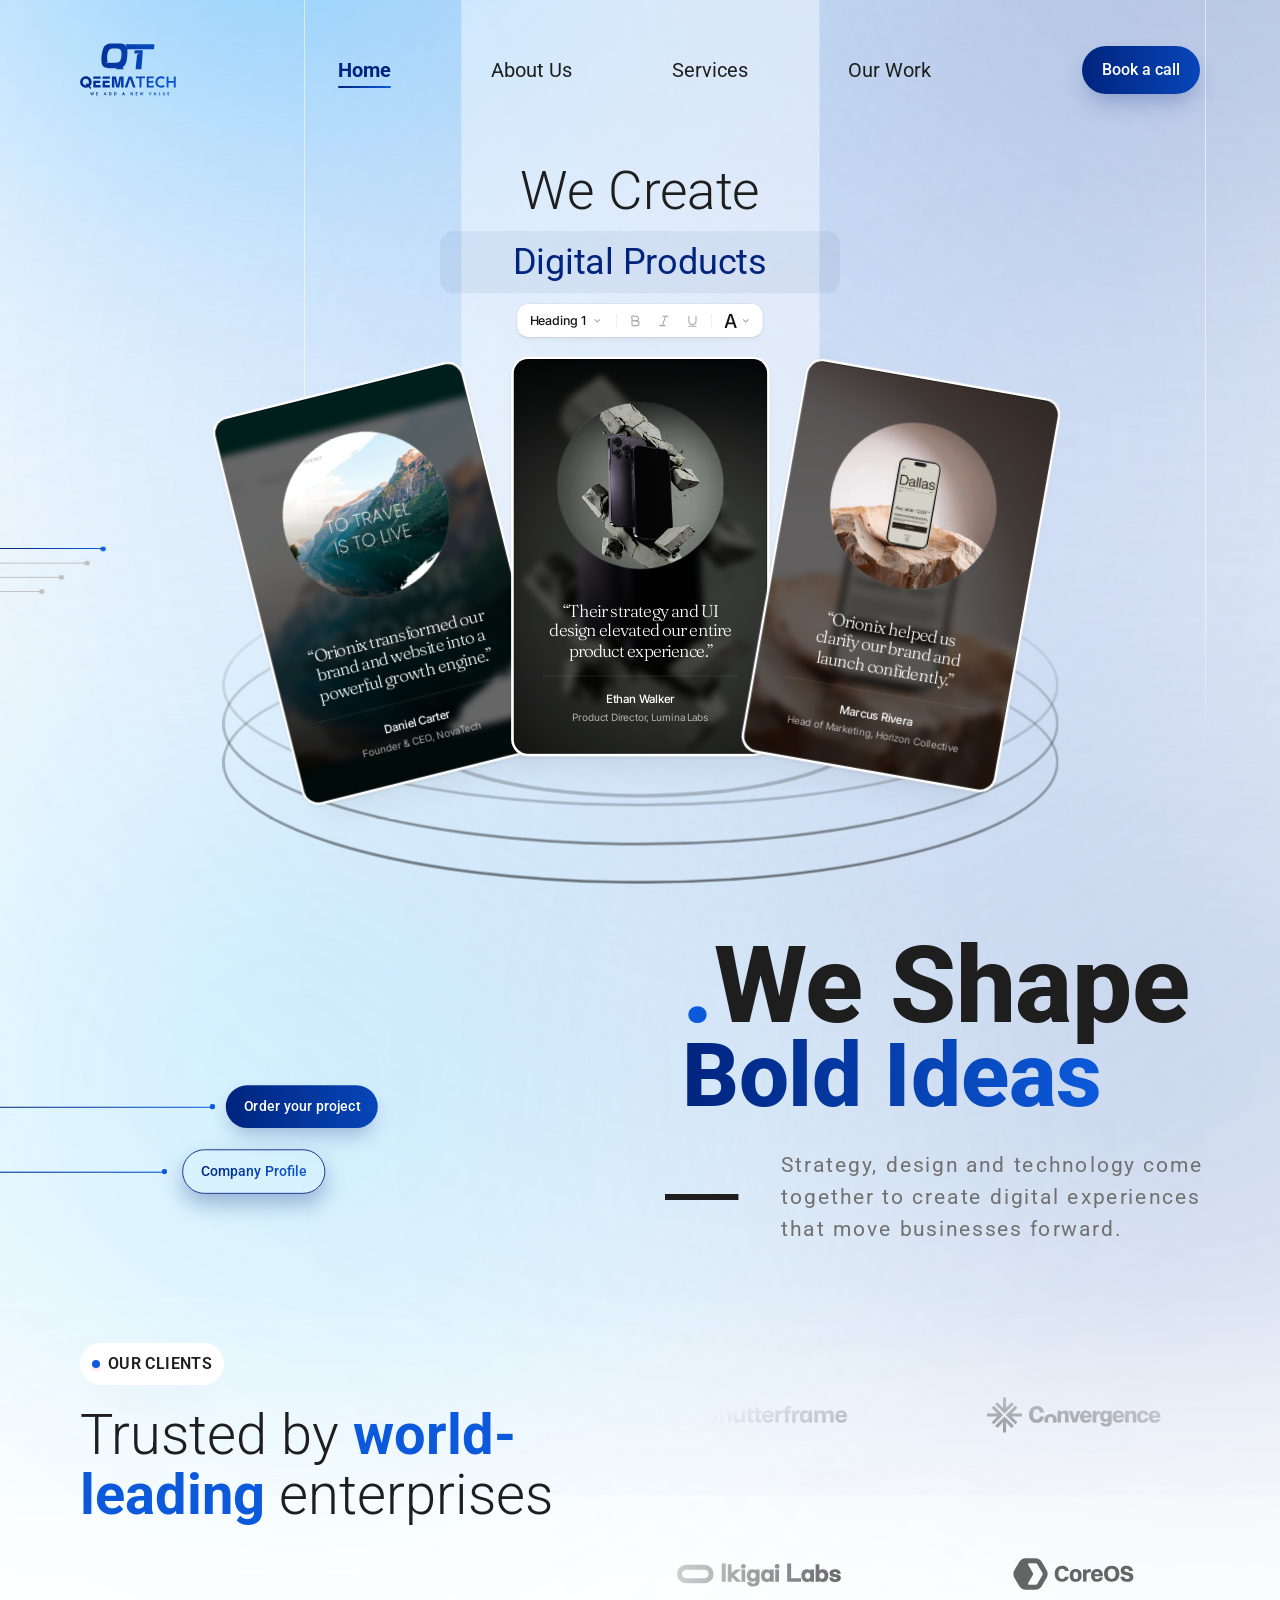
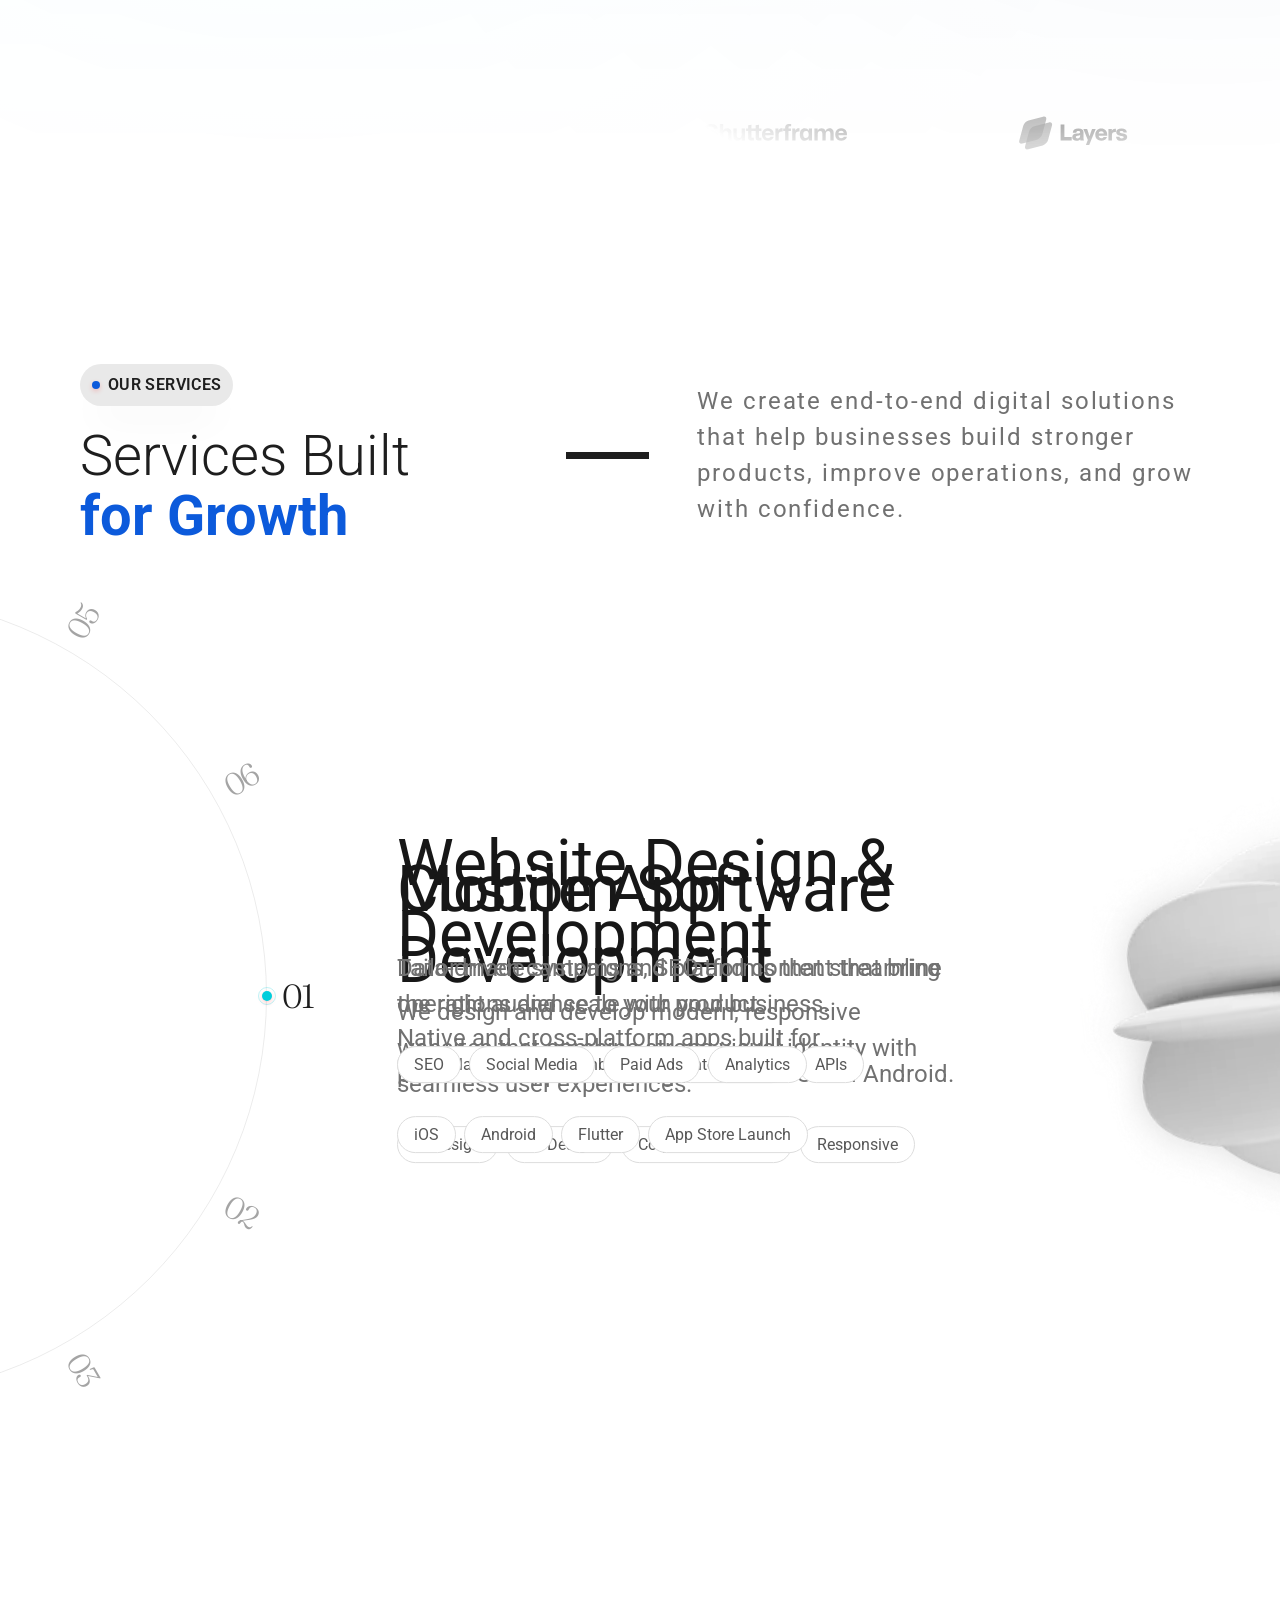
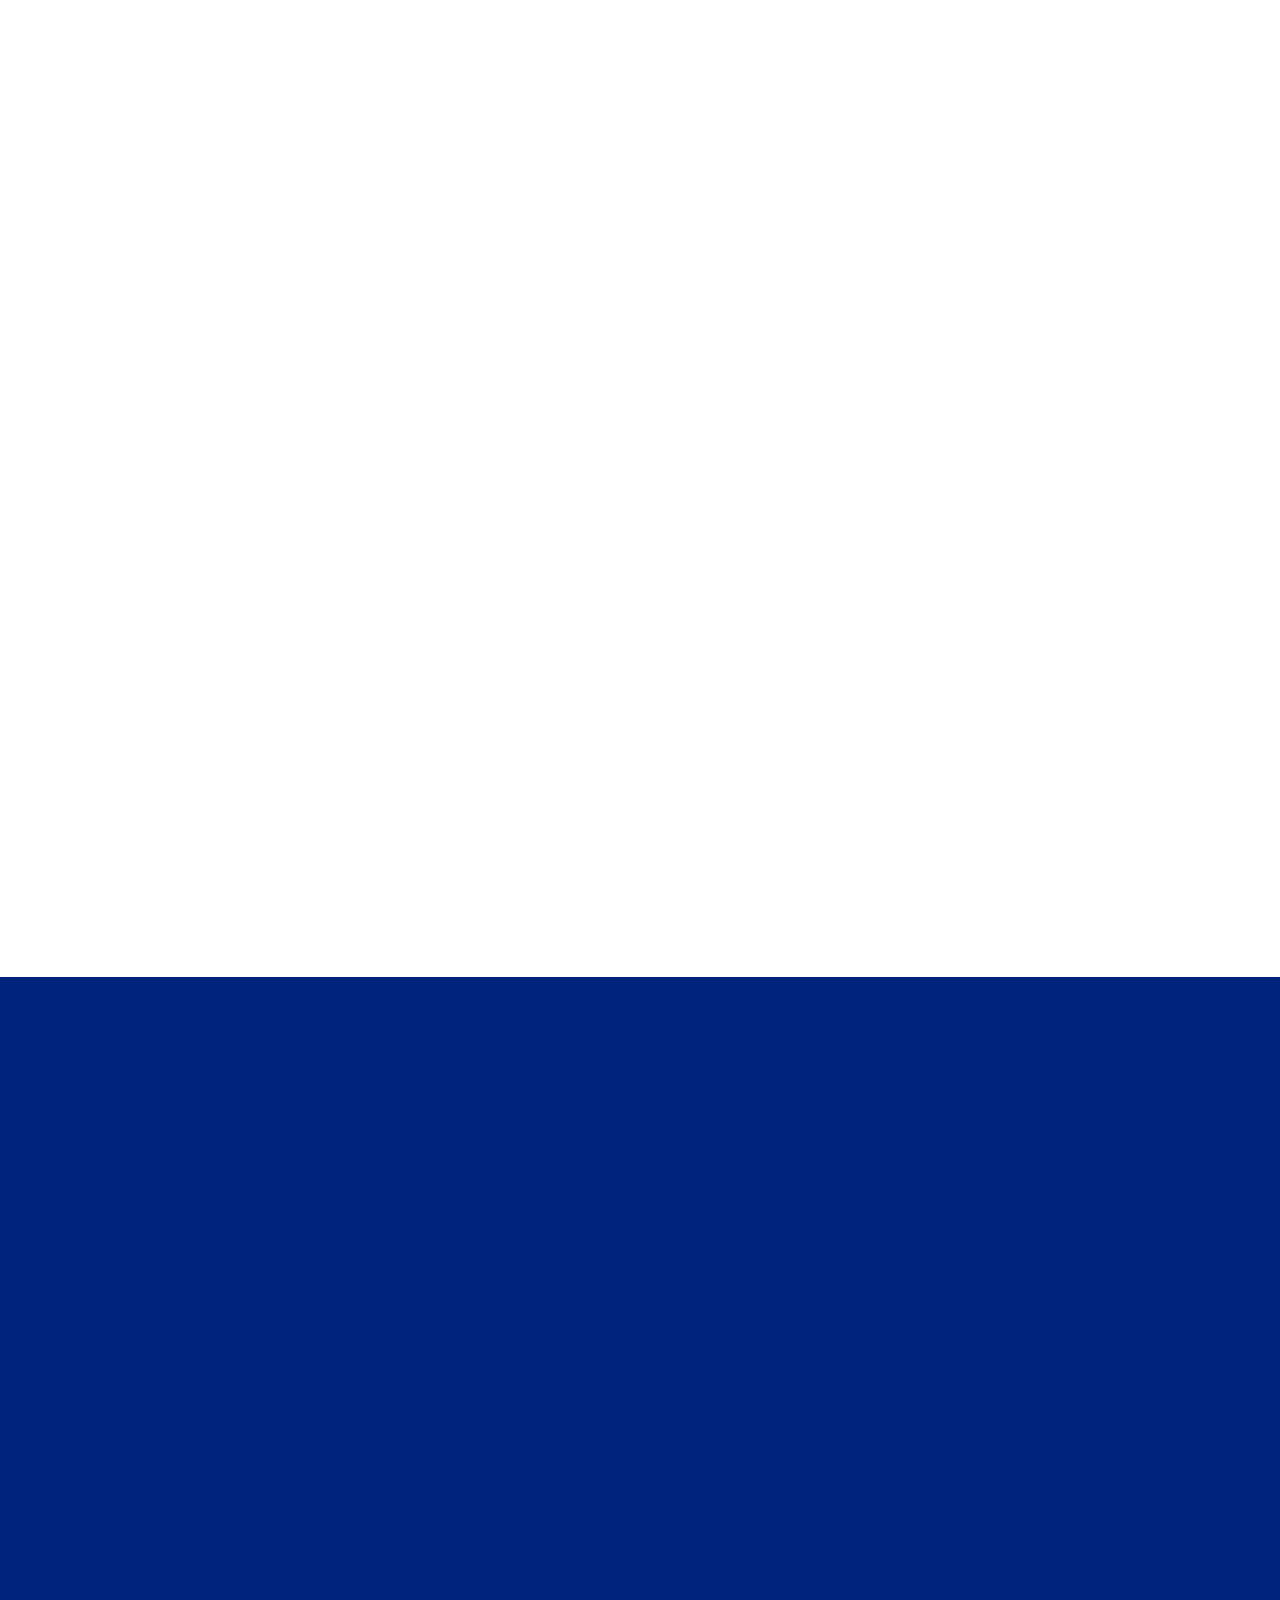
==== site/index.html @ af359d68 "Add main functionality for project archive and details pages - Implement main.js for shared page beh" ====
<!doctype html>
<html lang="en">
<head>
  <meta charset="utf-8">
  <meta name="viewport" content="width=device-width, initial-scale=1">
  <title>Qeematech | We Create Digital Products</title>
  <meta name="description" content="Qeematech builds digital products, platforms and experiences that help businesses move forward.">
  <script>document.documentElement.classList.add('js');</script>
  <link rel="preconnect" href="https://fonts.googleapis.com">
  <link rel="preconnect" href="https://fonts.gstatic.com" crossorigin>
  <link rel="stylesheet" href="https://fonts.googleapis.com/css2?family=Fraunces:opsz,wght,SOFT,WONK@9..144,300,0,1&family=Inter:wght@400;500&family=Roboto:wght@300;400;500;600;700;800&display=swap">
  <link rel="stylesheet" href="css/tokens.css">
  <link rel="stylesheet" href="css/base.css">
  <link rel="stylesheet" href="css/components.css">
  <link rel="stylesheet" href="css/glow.css">
  <link rel="stylesheet" href="css/home.css">
</head>
<body class="page-home" data-page="home">

  <!-- =============== Header =============== -->
  <div data-include="header"></div>

  <main>
    <div class="zone">
      <!-- =============== Hero =============== -->
      <section class="hero" id="hero" aria-label="Introduction">
        <div class="hero__stage" id="heroStage">

          <!-- ambient glows -->
          <div class="hero__glows" aria-hidden="true">
            <div class="glow-field glow-field--full"></div>
            <div class="glow-drift"></div>
            <div class="hero__band"></div>
            <span class="hero__vline hero__vline--l"></span>
            <span class="hero__vline hero__vline--r"></span>
          </div>

          <!-- left ticks -->
          <div class="hero__ticks" aria-hidden="true">
            <span class="tick tick--blue" style="top:617px;--x:116px"></span>
            <span class="tick" style="top:633px;--x:98px"></span>
            <span class="tick" style="top:649px;--x:69px"></span>
            <span class="tick" style="top:665px;--x:47px"></span>
          </div>

          <!-- title -->
          <h1 class="hero__title" id="heroTitle" data-size="h1">
            <span class="hero__title-line"><span class="rise" style="--d:.1s">We Create</span></span>
            <span class="hero__title-box rise" style="--d:.28s"><span>Digital Products</span></span>
          </h1>

          <!-- text formatting toolbar (Figma "Function Bar"): changes the hero title size, style and colour -->
          <div class="ftool" id="ftool" role="toolbar" aria-label="Hero title formatting" aria-controls="heroTitle">
            <div class="ftool__wrap">
              <button type="button" class="ftool__btn ftool__btn--heading" id="ftoolHeading" aria-haspopup="listbox" aria-expanded="false" aria-controls="ftoolSizes">
                <span id="ftoolHeadingLabel">Heading 1</span>
                <svg class="ftool__chev" width="16" height="16" viewBox="0 0 16 16" fill="none" aria-hidden="true"><path d="M5.333 6.667 7.529 8.862a.6.6 0 0 0 .942 0l2.196-2.195" stroke="currentColor" stroke-width="1.17" stroke-linecap="round" stroke-linejoin="round"/></svg>
              </button>
              <ul class="ftool__menu" id="ftoolSizes" role="listbox" aria-label="Text size" hidden>
                <li role="option" tabindex="-1" data-size="h1" aria-selected="true">Heading 1</li>
                <li role="option" tabindex="-1" data-size="h2" aria-selected="false">Heading 2</li>
                <li role="option" tabindex="-1" data-size="h3" aria-selected="false">Heading 3</li>
                <li role="option" tabindex="-1" data-size="p" aria-selected="false">Paragraph</li>
              </ul>
            </div>
            <span class="ftool__div" aria-hidden="true"></span>
            <button type="button" class="ftool__icon" data-style="bold" aria-pressed="false" aria-label="Bold">
              <svg width="16" height="16" viewBox="0 0 16 16" fill="none" aria-hidden="true"><path d="M4 6c0 1.104.895 2 2 2h2.666a2.667 2.667 0 0 0 0-5.334H6A1.333 1.333 0 0 0 4 4.666V6Z" stroke="currentColor" stroke-width="1.17" stroke-linecap="square" stroke-linejoin="round"/><path d="M8.666 8h.667a2.667 2.667 0 0 1 0 5.334H6A1.333 1.333 0 0 1 4 12V8" stroke="currentColor" stroke-width="1.17" stroke-linecap="square" stroke-linejoin="round"/></svg>
            </button>
            <button type="button" class="ftool__icon" data-style="italic" aria-pressed="false" aria-label="Italic">
              <svg width="16" height="16" viewBox="0 0 16 16" fill="none" aria-hidden="true"><path d="M6.666 2.666h6M9.667 2.667 6.334 13.333M3.334 13.333h6" stroke="currentColor" stroke-width="1.17" stroke-linecap="round" stroke-linejoin="round"/></svg>
            </button>
            <button type="button" class="ftool__icon" data-style="underline" aria-pressed="false" aria-label="Underline">
              <svg width="16" height="16" viewBox="0 0 16 16" fill="none" aria-hidden="true"><path d="M4 14h8M4 2.667V8a4 4 0 0 0 8 0V2.667" stroke="currentColor" stroke-width="1.17" stroke-linecap="round"/></svg>
            </button>
            <span class="ftool__div" aria-hidden="true"></span>
            <div class="ftool__wrap">
              <button type="button" class="ftool__btn ftool__btn--color" id="ftoolColor" aria-haspopup="true" aria-expanded="false" aria-controls="ftoolSwatches" aria-label="Text colour">
                <svg class="ftool__a" width="14" height="16" viewBox="0 0 14 16" aria-hidden="true"><path d="M0 16 5.517 0H8.4L14 16h-2.551L8.441 7.087a35 35 0 0 1-.777-2.545A52 52 0 0 1 6.689 1.02h.498a65 65 0 0 1-.965 3.544A56 56 0 0 1 5.486 7.087L2.551 16H0Zm2.997-4.209V9.75h8.006v2.041H2.997Z" fill="currentColor"/><rect class="ftool__a-bar" x="0" y="14.5" width="14" height="1.5" rx=".75"/></svg>
                <svg class="ftool__chev" width="16" height="16" viewBox="0 0 16 16" fill="none" aria-hidden="true"><path d="M5.333 6.667 7.529 8.862a.6.6 0 0 0 .942 0l2.196-2.195" stroke="currentColor" stroke-width="1.17" stroke-linecap="round" stroke-linejoin="round"/></svg>
              </button>
              <div class="ftool__swatches" id="ftoolSwatches" role="group" aria-label="Text colour" hidden>
                <button type="button" style="--c:#1e1e1e" data-color="default" aria-label="Default" class="is-active"></button>
                <button type="button" style="--c:#00247e" data-color="navy" aria-label="Navy"></button>
                <button type="button" style="--c:#0c5adb" data-color="blue" aria-label="Blue"></button>
                <button type="button" style="--c:#00cedc" data-color="cyan" aria-label="Cyan"></button>
                <button type="button" style="--c:linear-gradient(90deg,#00247e,#0c5adb)" data-color="gradient" aria-label="Brand gradient"></button>
              </div>
            </div>
          </div>

          <!-- rings -->
          <img decoding="async" class="hero__rings" src="assets/svg/hero-rings.svg" alt="" aria-hidden="true">

          <!-- testimonial card fan -->
          <div class="fan" id="heroFan">
            <article class="tcard tcard--1" style="--dx:-289.68px;--dy:30.29px;--r:-14deg;--k:1;--i:0">
              <div class="tcard__float">
                <div class="tcard__wrap">
                  <div class="tcard__bg"><img decoding="async" src="assets/img/card-1.webp" alt=""></div>
                  <div class="tcard__photo"><img fetchpriority="high" decoding="async" class="tcard__photo-img--crop" src="assets/img/card-1.webp" alt="Mountain lake travel poster"></div>
                  <div class="tcard__body">
                    <blockquote>“Orionix transformed our brand and website into a powerful growth engine.”</blockquote>
                    <hr>
                    <p class="tcard__name">Daniel Carter</p>
                    <p class="tcard__role">Founder &amp; CEO, NovaTech</p>
                  </div>
                </div>
              </div>
            </article>
            <article class="tcard tcard--2" style="--dx:0px;--dy:0px;--r:0deg;--k:.5;--i:1">
              <div class="tcard__float">
                <div class="tcard__wrap">
                  <div class="tcard__bg"><img decoding="async" src="assets/img/card-2.webp" alt=""></div>
                  <div class="tcard__photo"><img fetchpriority="high" decoding="async" src="assets/img/card-2.webp" alt="Smartphone on stones"></div>
                  <div class="tcard__body">
                    <blockquote>“Their strategy and UI design elevated our entire product experience.”</blockquote>
                    <hr>
                    <p class="tcard__name">Ethan Walker</p>
                    <p class="tcard__role">Product Director, Lumina Labs</p>
                  </div>
                </div>
              </div>
            </article>
            <article class="tcard tcard--3" style="--dx:293.12px;--dy:21.37px;--r:10deg;--k:-1;--i:2">
              <div class="tcard__float">
                <div class="tcard__wrap">
                  <div class="tcard__bg"><img decoding="async" src="assets/img/card-3.webp" alt=""></div>
                  <div class="tcard__photo"><img fetchpriority="high" decoding="async" src="assets/img/card-3.webp" alt="Phone on rock"></div>
                  <div class="tcard__body">
                    <blockquote>“Orionix helped us clarify our brand and launch confidently.”</blockquote>
                    <hr>
                    <p class="tcard__name">Marcus Rivera</p>
                    <p class="tcard__role">Head of Marketing, Horizon Collective</p>
                  </div>
                </div>
              </div>
            </article>
          </div>

          <!-- statement -->
          <div class="hero__statement" data-reveal>
            <p class="hero__big hero__big--1"><span class="hero__dot">.</span>We Shape</p>
            <p class="hero__big hero__big--2">Bold Ideas</p>
            <div class="lead-row hero__lead">
              <p class="lead">Strategy, design and technology come together to create digital experiences that move businesses forward.</p>
            </div>
          </div>

          <!-- CTA rows -->
          <div class="hero__cta hero__cta--1" data-reveal="right"><span class="cta-line"></span><a class="btn" href="book-a-call.html">Order your project</a></div>
          <div class="hero__cta hero__cta--2" data-reveal="right" style="--d:.15s"><span class="cta-line"></span><a class="btn btn--outline" href="#"><span>Company Profile</span></a></div>
        </div>
      </section>

      <!-- =============== Clients =============== -->
      <section class="clients" id="clients" aria-labelledby="clientsTitle">
        <div class="clients__inner">
          <div class="clients__head" data-reveal="left">
            <span class="pill">Our Clients</span>
            <h2 class="title" id="clientsTitle">Trusted by <strong>world-<br>leading</strong> enterprises</h2>
          </div>
          <div class="clients__logos" aria-label="Client logos" data-reveal="zoom">
            <div class="marquee marquee--l" style="--speed:38s">
              <ul class="marquee__track">
                <li><img decoding="async" src="assets/svg/logo-shutterframe-1.svg" alt="" style="width:179px"></li>
                <li><img decoding="async" src="assets/svg/logo-convergence.svg" alt="" style="width:174px"></li>
                <li><img decoding="async" src="assets/svg/logo-w.svg" alt="" style="width:137px"></li>
              </ul>
            </div>
            <div class="marquee marquee--r" style="--speed:44s">
              <ul class="marquee__track">
                <li><img decoding="async" src="assets/svg/logo-ikigai.svg" alt="" style="width:164px"></li>
                <li><img decoding="async" src="assets/svg/logo-coreos.svg" alt="" style="width:121px"></li>
                <li><img decoding="async" src="assets/svg/logo-shutterframe-2.svg" alt="" style="width:167px"></li>
              </ul>
            </div>
            <div class="marquee marquee--l" style="--speed:50s">
              <ul class="marquee__track">
                <li><img decoding="async" src="assets/svg/logo-shutterframe-1.svg" alt="" style="width:179px"></li>
                <li><img decoding="async" src="assets/svg/logo-layers-a.svg" alt="" style="width:109px"></li>
                <li><img decoding="async" src="assets/svg/logo-layers-b.svg" alt="" style="width:170px"></li>
              </ul>
            </div>
          </div>
        </div>
      </section>
    </div>

    <!-- =============== Services =============== -->
    <section class="services" id="services" aria-labelledby="servicesTitle">
      <div class="services__head">
        <div class="services__head-left" data-reveal="left">
          <span class="pill pill--grey">Our services</span>
          <h2 class="title" id="servicesTitle">Services Built <strong>for Growth</strong></h2>
        </div>
        <div class="lead-row services__lead" data-reveal="right">
          <p class="lead">We create end-to-end digital solutions that help businesses build stronger products, improve operations, and grow with confidence.</p>
        </div>
      </div>

      <!-- Track = scroll runway. The panel stays pinned while you scroll through the 6 services, then releases. -->
      <div class="services__track" id="servicesTrack">
      <div class="services__panel" id="servicesPanel" data-active="0">
        <div class="wheel">
          <div class="wheel__ring" aria-hidden="true"></div>
          <ol class="wheel__list" id="wheelList">
            <li class="wheel__item" data-i="0"><button type="button"><span class="wheel__dot"></span><span class="wheel__num">01</span></button></li>
            <li class="wheel__item" data-i="1"><button type="button"><span class="wheel__dot"></span><span class="wheel__num">02</span></button></li>
            <li class="wheel__item" data-i="2"><button type="button"><span class="wheel__dot"></span><span class="wheel__num">03</span></button></li>
            <li class="wheel__item" data-i="3"><button type="button"><span class="wheel__dot"></span><span class="wheel__num">04</span></button></li>
            <li class="wheel__item" data-i="4"><button type="button"><span class="wheel__dot"></span><span class="wheel__num">05</span></button></li>
            <li class="wheel__item" data-i="5"><button type="button"><span class="wheel__dot"></span><span class="wheel__num">06</span></button></li>
          </ol>
        </div>

        <!-- slide copy: 01 is from the Figma design; 02-06 are placeholder copy to edit -->
        <div class="services__slides" aria-live="polite">
          <article class="sslide is-active" data-i="0">
            <h3>Website Design &amp; Development</h3>
            <p>We design and develop modern, responsive websites that combine strong visual identity with seamless user experiences.</p>
            <div class="sslide__tags"><span class="tag">UI Design</span><span class="tag">UX Design</span><span class="tag">Corporate Websites</span><span class="tag">Responsive</span></div>
          </article>
          <article class="sslide" data-i="1">
            <h3>Mobile App Development</h3>
            <p>Native and cross-platform apps built for performance, polish and growth on iOS and Android.</p>
            <div class="sslide__tags"><span class="tag">iOS</span><span class="tag">Android</span><span class="tag">Flutter</span><span class="tag">App Store Launch</span></div>
          </article>
          <article class="sslide" data-i="2">
            <h3>E-Commerce Solutions</h3>
            <p>Fast, conversion-focused online stores with secure payments, smart catalogs and smooth checkout.</p>
            <div class="sslide__tags"><span class="tag">Online Stores</span><span class="tag">Payments</span><span class="tag">Catalog</span><span class="tag">Conversion</span></div>
          </article>
          <article class="sslide" data-i="3">
            <h3>Custom Software</h3>
            <p>Tailor-made systems and platforms that streamline operations and scale with your business.</p>
            <div class="sslide__tags"><span class="tag">Web Platforms</span><span class="tag">Dashboards</span><span class="tag">Integrations</span><span class="tag">APIs</span></div>
          </article>
          <article class="sslide" data-i="4">
            <h3>Branding &amp; Identity</h3>
            <p>Memorable brand systems, from logo and tone of voice to guidelines that keep every touchpoint consistent.</p>
            <div class="sslide__tags"><span class="tag">Logo</span><span class="tag">Brand Guidelines</span><span class="tag">Messaging</span><span class="tag">Collateral</span></div>
          </article>
          <article class="sslide" data-i="5">
            <h3>Digital Marketing</h3>
            <p>Data-driven campaigns, SEO and content that bring the right audience to your product.</p>
            <div class="sslide__tags"><span class="tag">SEO</span><span class="tag">Social Media</span><span class="tag">Paid Ads</span><span class="tag">Analytics</span></div>
          </article>
        </div>

        <div class="services__art" aria-hidden="true">
          <img decoding="async" id="servicesArt" src="assets/img/service-illustration.webp" alt="">
        </div>
      </div>
      </div>
    </section>

    <!-- =============== Our Work =============== -->
    <section class="work" id="work" aria-labelledby="workTitle">
      <div class="work__head">
        <span class="pill pill--soft" data-reveal>Our Work</span>
        <h2 class="title" id="workTitle" data-reveal style="--d:.08s">Projects That Turn Ideas Into <strong>Impact</strong></h2>
        <p class="lead work__lead" data-reveal style="--d:.16s">A selection of digital products, platforms, and experiences we’ve built for ambitious businesses across different industries.</p>
        <div class="work__tags" id="workTags" role="group" aria-label="Filter projects" data-reveal style="--d:.24s">
          <button type="button" class="tag" data-filter="mobile">Mobile Applications</button>
          <button type="button" class="tag" data-filter="corporate">Corporate Websites</button>
          <button type="button" class="tag" data-filter="ecommerce">E-Commerce</button>
          <button type="button" class="tag" data-filter="travel">Travel Websites</button>
          <button type="button" class="tag" data-filter="education">Educational Websites</button>
          <button type="button" class="tag" data-filter="custom">Custom Software</button>
        </div>
      </div>

      <div class="work__grid" id="workGrid">
        <!-- Titles/descriptions are the Figma placeholders. data-cat is demo data for the filter chips. -->
        <article class="pcard" data-cat="corporate travel" data-reveal>
          <a class="pcard__shot" href="#"><img decoding="async" src="assets/img/project-screenshot.webp" alt="" loading="lazy"></a>
          <h3>Rivermark</h3>
          <p>High-Performance Websites And Platforms Built To Deliver Seamless Digital Experiences.</p>
          <a class="pcard__link" href="#"><span>View Nominees</span><img decoding="async" src="assets/svg/arrow-right.svg" alt=""></a>
        </article>
        <article class="pcard" data-cat="mobile custom" data-reveal style="--d:.1s">
          <a class="pcard__shot" href="#"><img decoding="async" src="assets/img/project-screenshot1.webp" alt="" loading="lazy"></a>
          <h3>Rivermark</h3>
          <p>High-Performance Websites And Platforms Built To Deliver Seamless Digital Experiences.</p>
          <a class="pcard__link" href="#"><span>View Nominees</span><img decoding="async" src="assets/svg/arrow-right.svg" alt=""></a>
        </article>
        <article class="pcard" data-cat="ecommerce corporate" data-reveal style="--d:.2s">
          <a class="pcard__shot" href="#"><img decoding="async" src="assets/img/project-screenshot2.webp" alt="" loading="lazy"></a>
          <h3>Rivermark</h3>
          <p>High-Performance Websites And Platforms Built To Deliver Seamless Digital Experiences.</p>
          <a class="pcard__link" href="#"><span>View Nominees</span><img decoding="async" src="assets/svg/arrow-right.svg" alt=""></a>
        </article>
        <article class="pcard" data-cat="education travel" data-reveal>
          <a class="pcard__shot" href="#"><img decoding="async" src="assets/img/project-screenshot.webp" alt="" loading="lazy"></a>
          <h3>Rivermark</h3>
          <p>High-Performance Websites And Platforms Built To Deliver Seamless Digital Experiences.</p>
          <a class="pcard__link" href="#"><span>View Nominees</span><img decoding="async" src="assets/svg/arrow-right.svg" alt=""></a>
        </article>
        <article class="pcard" data-cat="custom education" data-reveal style="--d:.1s">
          <a class="pcard__shot" href="#"><img decoding="async" src="assets/img/project-screenshot1.webp" alt="" loading="lazy"></a>
          <h3>Rivermark</h3>
          <p>High-Performance Websites And Platforms Built To Deliver Seamless Digital Experiences.</p>
          <a class="pcard__link" href="#"><span>View Nominees</span><img decoding="async" src="assets/svg/arrow-right.svg" alt=""></a>
        </article>
        <article class="pcard" data-cat="mobile ecommerce" data-reveal style="--d:.2s">
          <a class="pcard__shot" href="#"><img decoding="async" src="assets/img/project-screenshot2.webp" alt="" loading="lazy"></a>
          <h3>Rivermark</h3>
          <p>High-Performance Websites And Platforms Built To Deliver Seamless Digital Experiences.</p>
          <a class="pcard__link" href="#"><span>View Nominees</span><img decoding="async" src="assets/svg/arrow-right.svg" alt=""></a>
        </article>
      </div>
      <a class="btn work__more" href="our-work.html" data-reveal>See More</a>
    </section>

    <!-- =============== Testimonials =============== -->
    <section class="testi" id="testimonials" aria-labelledby="testiTitle">
      <div class="testi__bg" aria-hidden="true">
        <img decoding="async" class="testi__blob" src="assets/svg/testimonial-blob.svg" alt="">
        <img decoding="async" class="testi__comma" src="assets/svg/comma.svg" alt="">
      </div>
      <div class="testi__inner">
        <div class="testi__head" data-reveal>
          <span class="pill pill--grey">Testimonios</span>
          <h2 class="title" id="testiTitle">We give your project a <strong>stronger foundation</strong> for success</h2>
        </div>

        <div class="testi__stage" id="testiStage" data-active="0">
          <!-- Slide 1 is from the Figma design; slides 2-4 are placeholder content. -->
          <article class="tslide is-active" data-i="0">
            <div class="tslide__photo"><img decoding="async" src="assets/img/testimonial-heba.webp" alt="Heba Yasser" loading="lazy"><span class="tslide__play" aria-hidden="true"><img decoding="async" src="assets/svg/play.svg" alt=""></span></div>
            <div class="tslide__text">
              <div class="tslide__card">
                <div><h3>Heba Yasser</h3><p class="tslide__project">Project name</p></div>
                <p class="tslide__quote">one of the best detecated and proffisional team i've worked with, in last hallwoen campaign they deliver to us B.Tech the campaign in short notice with great quality and no delays I really appreciate the commitment to deadlines, high quality and their followup is just amazing<br>highly recommended</p>
              </div>
              <div class="tslide__stars" role="img" aria-label="5 star rating"><img decoding="async" src="assets/svg/icon.svg" alt=""><img decoding="async" src="assets/svg/icon.svg" alt=""><img decoding="async" src="assets/svg/icon.svg" alt=""><img decoding="async" src="assets/svg/icon.svg" alt=""></div>
            </div>
          </article>
          <article class="tslide" data-i="1" data-placeholder>
            <div class="tslide__photo"><img decoding="async" src="assets/img/testimonial-heba.webp" alt="" loading="lazy"><span class="tslide__play" aria-hidden="true"><img decoding="async" src="assets/svg/play.svg" alt=""></span></div>
            <div class="tslide__text">
              <div class="tslide__card">
                <div><h3>Client Name</h3><p class="tslide__project">Project name</p></div>
                <p class="tslide__quote">Placeholder testimonial. Replace with a real client quote about the quality, communication and delivery of the project.</p>
              </div>
              <div class="tslide__stars" role="img" aria-label="5 star rating"><img decoding="async" src="assets/svg/icon.svg" alt=""><img decoding="async" src="assets/svg/icon.svg" alt=""><img decoding="async" src="assets/svg/icon.svg" alt=""><img decoding="async" src="assets/svg/icon.svg" alt=""></div>
            </div>
          </article>
          <article class="tslide" data-i="2" data-placeholder>
            <div class="tslide__photo"><img decoding="async" src="assets/img/testimonial-heba.webp" alt="" loading="lazy"><span class="tslide__play" aria-hidden="true"><img decoding="async" src="assets/svg/play.svg" alt=""></span></div>
            <div class="tslide__text">
              <div class="tslide__card">
                <div><h3>Client Name</h3><p class="tslide__project">Project name</p></div>
                <p class="tslide__quote">Placeholder testimonial. Replace with a real client quote about the quality, communication and delivery of the project.</p>
              </div>
              <div class="tslide__stars" role="img" aria-label="5 star rating"><img decoding="async" src="assets/svg/icon.svg" alt=""><img decoding="async" src="assets/svg/icon.svg" alt=""><img decoding="async" src="assets/svg/icon.svg" alt=""><img decoding="async" src="assets/svg/icon.svg" alt=""></div>
            </div>
          </article>
          <article class="tslide" data-i="3" data-placeholder>
            <div class="tslide__photo"><img decoding="async" src="assets/img/testimonial-heba.webp" alt="" loading="lazy"><span class="tslide__play" aria-hidden="true"><img decoding="async" src="assets/svg/play.svg" alt=""></span></div>
            <div class="tslide__text">
              <div class="tslide__card">
                <div><h3>Client Name</h3><p class="tslide__project">Project name</p></div>
                <p class="tslide__quote">Placeholder testimonial. Replace with a real client quote about the quality, communication and delivery of the project.</p>
              </div>
              <div class="tslide__stars" role="img" aria-label="5 star rating"><img decoding="async" src="assets/svg/icon.svg" alt=""><img decoding="async" src="assets/svg/icon.svg" alt=""><img decoding="async" src="assets/svg/icon.svg" alt=""><img decoding="async" src="assets/svg/icon.svg" alt=""></div>
            </div>
          </article>

          <div class="testi__nav">
            <button type="button" class="testi__arrow testi__arrow--up" id="testiPrev" aria-label="Previous testimonial"><svg viewBox="0 0 20 20" width="20" height="20" fill="none" stroke="currentColor" stroke-width="1.5" stroke-linecap="round" stroke-linejoin="round"><path d="m5 12.5 5-5 5 5"/></svg></button>
            <div class="testi__dots" id="testiDots" role="tablist" aria-label="Testimonials">
              <button type="button" role="tab" aria-selected="true" aria-label="Testimonial 1" class="is-active"></button>
              <button type="button" role="tab" aria-selected="false" aria-label="Testimonial 2"></button>
              <button type="button" role="tab" aria-selected="false" aria-label="Testimonial 3"></button>
              <button type="button" role="tab" aria-selected="false" aria-label="Testimonial 4"></button>
            </div>
            <button type="button" class="testi__arrow testi__arrow--down" id="testiNext" aria-label="Next testimonial"><svg viewBox="0 0 20 20" width="20" height="20" fill="none" stroke="currentColor" stroke-width="1.5" stroke-linecap="round" stroke-linejoin="round"><path d="m5 7.5 5 5 5-5"/></svg></button>
          </div>
        </div>
      </div>
    </section>
  </main>

  <!-- =============== Footer =============== -->
  <div data-include="footer"></div>

  <script src="js/components.js"></script>
  <script src="js/main.js"></script>
  <script src="js/home.js"></script>
</body>
</html>
---- site/css/tokens.css ----
/* ==========================================================================
   Qeematech B2B — design tokens (from Figma file sRHXgiKChvkcDweVClfAD2)
   Change values here and every page follows.
   ========================================================================== */
:root {
  /* Color */
  --c-ink: #1e1e1e;
  --c-ink-strong: #171717;
  --c-muted: #717171;
  --c-muted-2: #585858;
  --c-soft: #a4a4a4;
  --c-border: #dddddd;
  --c-surface: #ffffff;
  --c-surface-2: #e9e9e9;
  --c-navy: #00247e;
  --c-blue: #0c5adb;
  --c-cyan: #00cedc;
  --c-sky: #00c2ff;
  --c-star: #ff9a2e;
  --grad-brand: linear-gradient(90deg, var(--c-navy), var(--c-blue));

  /* Typography */
  --f-sans: "Roboto", system-ui, -apple-system, "Segoe UI", sans-serif;
  --f-serif: "Fraunces", Georgia, serif;
  --f-ui: "Inter", var(--f-sans);

  /* Radius & shadow */
  --r-pill: 100px;
  --r-card: 8px;
  --sh-btn: 0 12px 24px -6px rgba(0, 36, 126, 0.3);
  --sh-pill: 0 24px 40px -16px rgba(0, 0, 0, 0.08);
  --sh-card: 0 0 0 1px rgba(0, 0, 0, 0.04), 0 1px 2px rgba(0, 0, 0, 0.06),
    0 4px 6px rgba(0, 0, 0, 0.04), 0 40px 40px -24px rgba(0, 0, 0, 0.06);

  /* Layout */
  --w-container: 1280px;
  --gutter: 80px;

  /* Motion */
  --ease-out: cubic-bezier(0.22, 1, 0.36, 1);
  --ease-in-out: cubic-bezier(0.65, 0, 0.35, 1);
  --t-fast: 0.2s;
  --t-base: 0.5s;
  --t-slow: 0.9s;
}

@media (max-width: 1100px) {
  :root { --gutter: 40px; }
}
@media (max-width: 640px) {
  :root { --gutter: 20px; }
}
---- site/css/base.css ----
/* ==========================================================================
   Base: reset, typography, shared components (button, pill, tag, header,
   footer, scroll-reveal). Reused by every page.
   ========================================================================== */
*, *::before, *::after { box-sizing: border-box; }
html { -webkit-text-size-adjust: 100%; scroll-behavior: smooth; }
body {
  margin: 0;
  font-family: var(--f-sans);
  font-size: 16px;
  line-height: 1.5;
  color: var(--c-ink);
  background: var(--c-surface);
  -webkit-font-smoothing: antialiased;
  overflow-x: hidden;
}
img, svg { display: block; max-width: 100%; }
a { color: inherit; text-decoration: none; }
h1, h2, h3, h4, p, ul, ol, figure, blockquote { margin: 0; padding: 0; }
ul, ol { list-style: none; }
button { font: inherit; color: inherit; background: none; border: 0; padding: 0; cursor: pointer; }
:focus-visible { outline: 2px solid var(--c-blue); outline-offset: 3px; border-radius: 6px; }

.container { width: min(100% - var(--gutter) * 2, var(--w-container)); margin-inline: auto; }
.sr-only {
  position: absolute; width: 1px; height: 1px; padding: 0; margin: -1px;
  overflow: hidden; clip: rect(0 0 0 0); white-space: nowrap; border: 0;
}

/* ---------- Buttons ---------- */
.btn {
  position: relative;
  display: inline-flex; align-items: center; justify-content: center;
  padding: 14px 20px;
  border-radius: var(--r-pill);
  font-weight: 500; font-size: 16px; line-height: 20px; white-space: nowrap;
  color: #fff;
  background: var(--grad-brand);
  background-size: 160% 100%;
  background-position: 0 0;
  box-shadow: var(--sh-btn);
  overflow: hidden;
  transition: transform var(--t-fast) var(--ease-out), box-shadow var(--t-fast) var(--ease-out),
    background-position 0.5s var(--ease-out);
}
.btn:hover { transform: translateY(-2px); background-position: 100% 0; box-shadow: 0 16px 28px -6px rgba(0, 36, 126, 0.4); }
.btn:active { transform: translateY(0); }

.btn--outline {
  color: transparent;
  background: transparent;
  border: 1px solid var(--c-navy);
  box-shadow: 0 12px 24px rgba(0, 36, 126, 0.3);
  height: 50px;
}
.btn--outline > span {
  background: var(--grad-brand);
  -webkit-background-clip: text; background-clip: text;
  -webkit-text-fill-color: transparent;
}
.btn--outline:hover { background: rgba(12, 90, 219, 0.06); box-shadow: 0 16px 28px rgba(0, 36, 126, 0.35); }

.btn--light {
  background: transparent; color: #fff; border: 1px solid #fff; box-shadow: 0 12px 24px rgba(0, 36, 126, 0.3); height: 48px;
}
.btn--light:hover { background: #fff; color: var(--c-navy); }

/* ---------- Pill (section eyebrow) & tags ---------- */
.pill {
  display: inline-flex; align-items: center; gap: 8px;
  padding: 13px 12px;
  border-radius: 999px;
  background: var(--c-surface);
  box-shadow: var(--sh-pill);
  font-size: 16px; font-weight: 600; letter-spacing: 0.36px; line-height: 16px; text-transform: uppercase;
  color: var(--c-ink);
}
.pill::before {
  content: ""; width: 8px; height: 8px; border-radius: 50%;
  background: var(--c-blue); box-shadow: 0 2px 5px rgba(255, 0, 0, 0.2);
}
.pill--grey { background: var(--c-surface-2); }
.pill--soft { background: rgba(233, 233, 233, 0.5); box-shadow: none; }

.tag {
  display: inline-flex; padding: 8px 16px;
  border: 1px solid var(--c-border); border-radius: var(--r-pill);
  background: var(--c-surface);
  font-size: 16px; line-height: normal; color: var(--c-muted-2); white-space: nowrap;
}
button.tag { cursor: pointer; transition: all var(--t-fast) var(--ease-out); }
button.tag:hover { border-color: var(--c-blue); color: var(--c-blue); }
button.tag.is-active { background: var(--grad-brand); border-color: transparent; color: #fff; }

/* ---------- Section title ---------- */
.title {
  font-size: 56px; line-height: 60px; font-weight: 300; color: var(--c-ink);
}
.title strong { font-weight: 700; color: var(--c-blue); }
.lead {
  font-size: 24px; line-height: 1.5; letter-spacing: 1.92px; color: var(--c-muted);
}
.lead-row { display: flex; align-items: center; gap: 48px; }
.lead-row::before { content: ""; flex: none; width: 83px; height: 3px; background: var(--c-ink); }

/* ---------- Header ---------- */
.site-header {
  position: fixed; inset: 0 0 auto 0; z-index: 50;
  padding-block: 40px;
  transition: padding var(--t-base) var(--ease-out), background-color var(--t-base) var(--ease-out),
    box-shadow var(--t-base) var(--ease-out), backdrop-filter var(--t-base);
}
.site-header__inner {
  display: flex; align-items: center; justify-content: space-between; gap: 24px;
  width: min(100% - var(--gutter) * 2, var(--w-container)); margin-inline: auto;
}
.site-header.is-scrolled {
  padding-block: 14px;
  background: rgba(255, 255, 255, 0.78);
  backdrop-filter: blur(14px) saturate(1.4); -webkit-backdrop-filter: blur(14px) saturate(1.4);
  box-shadow: 0 1px 0 rgba(0, 0, 0, 0.05), 0 12px 30px -18px rgba(0, 36, 126, 0.25);
}
.site-logo { display: block; width: 117.79px; height: 60px; margin-left: -11px; transition: transform var(--t-base) var(--ease-out); }
.site-logo__mark {
  display: block; width: 100%; height: 100%;
  background: url("../assets/svg/logo.svg") center / contain no-repeat;
}
.site-header.is-scrolled .site-logo { transform: scale(0.82); transform-origin: left center; }
.site-nav { display: flex; align-items: center; gap: 100px; font-size: 20px; line-height: 1.2; }
.site-nav a { position: relative; padding-block: 6px; transition: color var(--t-fast); }
.site-nav a::after {
  content: ""; position: absolute; left: 0; right: 0; bottom: 0; height: 2px; border-radius: 2px;
  background: var(--grad-brand); transform: scaleX(0); transform-origin: left; transition: transform 0.4s var(--ease-out);
}
.site-nav a:hover::after, .site-nav a[aria-current="page"]::after { transform: scaleX(1); }
.site-nav a[aria-current="page"] { font-weight: 700; color: var(--c-navy); }
.site-header__toggle { display: none; width: 44px; height: 44px; border-radius: 50%; position: relative; }
.site-header__toggle span, .site-header__toggle::before, .site-header__toggle::after {
  content: ""; position: absolute; left: 11px; right: 11px; height: 2px; border-radius: 2px; background: var(--c-navy);
  transition: transform 0.35s var(--ease-out), opacity 0.2s;
}
.site-header__toggle::before { top: 15px; }
.site-header__toggle span { top: 21px; }
.site-header__toggle::after { top: 27px; }
.site-header.is-open .site-header__toggle::before { transform: translateY(6px) rotate(45deg); }
.site-header.is-open .site-header__toggle::after { transform: translateY(-6px) rotate(-45deg); }
.site-header.is-open .site-header__toggle span { opacity: 0; }

@media (max-width: 1100px) {
  .site-nav { gap: 48px; font-size: 18px; }
}
@media (max-width: 900px) {
  .site-header { padding-block: 16px; }
  .site-header__toggle { display: block; order: 3; }
  .site-header__cta { display: none; }
  .site-nav {
    position: fixed; inset: 76px 16px auto 16px; flex-direction: column; align-items: stretch; gap: 4px;
    padding: 16px; border-radius: 24px; background: #fff; box-shadow: 0 30px 60px -20px rgba(0, 36, 126, 0.35);
    opacity: 0; pointer-events: none; transform: translateY(-12px) scale(0.98); transform-origin: top;
    transition: opacity 0.3s, transform 0.4s var(--ease-out);
  }
  .site-nav a { padding: 14px 12px; border-radius: 12px; }
  .site-nav a::after { display: none; }
  .site-nav a:hover { background: rgba(12, 90, 219, 0.06); }
  .site-header.is-open .site-nav { opacity: 1; pointer-events: auto; transform: none; }
  .site-header.is-open { background: rgba(255, 255, 255, 0.9); }
}

/* ---------- Footer ---------- */
.site-footer {
  position: relative; overflow: hidden;
  background: var(--c-navy); color: #fff;
  padding: 120px var(--gutter);
}
.site-footer__glow {
  position: absolute; left: -100px; bottom: -70px; width: 400px; height: 400px; pointer-events: none;
}
.site-footer__inner { position: relative; width: min(100%, var(--w-container)); margin-inline: auto; display: flex; flex-direction: column; gap: 140px; }
.site-footer__top { display: flex; justify-content: space-between; gap: 48px; }
.site-footer__headline { position: relative; width: 515px; height: 190px; font-size: 80px; line-height: 1; letter-spacing: 1.6px; white-space: nowrap; flex: none; }
.site-footer__headline span { position: absolute; display: block; }
.site-footer__headline span:first-child { left: 0; top: 0; font-weight: 300; color: #cacaca; }
.site-footer__headline span:last-child { left: 130px; top: 104px; font-weight: 700; color: #fff; }
.site-footer__intro { display: flex; flex-direction: column; align-items: flex-start; gap: 40px; width: 600px; max-width: 100%; }
.site-footer__intro p { font-size: 20px; line-height: 1.6; letter-spacing: 0.4px; color: #b9b9b9; }
.site-footer__cols { display: flex; justify-content: space-between; gap: 48px; }
.site-footer__brand { display: flex; flex-direction: column; gap: 33px; }
.site-footer__logo { width: 235.58px; height: 120px; margin-left: -22px; background: url("../assets/svg/logo-white.svg") center / contain no-repeat; }
.site-footer__social { display: flex; align-items: center; gap: 16px; }
.site-footer__social a { display: block; transition: transform var(--t-fast) var(--ease-out), opacity var(--t-fast); }
.site-footer__social a:hover { transform: translateY(-3px) scale(1.08); }
.site-footer__social img { width: 30px; height: 30px; }
.site-footer__social a:first-child img { width: 33.756px; height: 33.756px; }
.site-footer__col h3 { font-size: 18px; line-height: 36px; font-weight: 500; letter-spacing: 0.36px; margin-bottom: 24px; }
.site-footer__col ul { display: flex; flex-direction: column; gap: 16px; font-weight: 300; font-size: 16px; line-height: 1.2; letter-spacing: 0.32px; color: #b9b9b9; }
.site-footer__col a { transition: color var(--t-fast); }
.site-footer__col a:hover { color: #fff; }
.site-footer__col--addr { width: 340px; }

@media (max-width: 1100px) {
  .site-footer { padding-block: 80px; }
  .site-footer__inner { gap: 80px; }
  .site-footer__top { flex-direction: column; }
  .site-footer__cols { flex-wrap: wrap; }
  .site-footer__headline { transform-origin: left top; }
}
@media (max-width: 640px) {
  .site-footer__headline { width: auto; height: auto; font-size: 52px; white-space: normal; display: flex; flex-direction: column; }
  .site-footer__headline span { position: static; }
  .site-footer__headline span:last-child { margin-left: 56px; }
  .site-footer__brand, .site-footer__col, .site-footer__col--addr { width: 100%; }
  .site-footer__cols { flex-direction: column; }
  .site-footer__intro p { font-size: 17px; }
}

/* ---------- Scroll reveal (progressive enhancement: only hidden when JS is on) ---------- */
.js [data-reveal] {
  opacity: 0; translate: 0 36px;
  transition: opacity 0.9s var(--ease-out), translate 0.9s var(--ease-out);
  transition-delay: var(--d, 0s);
}
.js [data-reveal="left"] { translate: -48px 0; }
.js [data-reveal="right"] { translate: 48px 0; }
.js [data-reveal="zoom"] { translate: 0 0; scale: 0.92; }
.js [data-reveal].is-visible { opacity: 1; translate: 0 0; scale: 1; }

@media (prefers-reduced-motion: reduce) {
  html { scroll-behavior: auto; }
  *, *::before, *::after { animation-duration: 0.001ms !important; animation-iteration-count: 1 !important; transition-duration: 0.001ms !important; }
  .js [data-reveal] { opacity: 1; translate: 0 0; scale: 1; }
}

/* ==========================================================================
   Motion layer + performance (transform / opacity only)
   ========================================================================== */
/* header: hides while scrolling down, returns on scroll up */
.site-header { transition: padding var(--t-base) var(--ease-out), background-color var(--t-base) var(--ease-out), box-shadow var(--t-base) var(--ease-out), backdrop-filter var(--t-base), transform 0.5s var(--ease-out); }
.site-header.is-hidden { transform: translateY(-115%); }

/* reading-progress bar (CSS scroll-driven animation, no JS; ignored where unsupported) */
.scroll-progress { position: fixed; top: 0; left: 0; right: 0; height: 3px; z-index: 60; background: var(--grad-brand); transform-origin: 0 50%; scale: 0 1; pointer-events: none; }
@supports (animation-timeline: scroll()) {
  .scroll-progress { animation: progress linear both; animation-timeline: scroll(root); }
}
@keyframes progress { to { scale: 1 1; } }

/* light sweep across filled buttons on hover */
.btn:not(.btn--outline):not(.btn--light)::before {
  content: ""; position: absolute; inset: 0; pointer-events: none;
  background: linear-gradient(110deg, transparent 35%, rgba(255, 255, 255, 0.35) 50%, transparent 65%);
  transform: translateX(-130%); transition: transform 0.8s var(--ease-out);
}
.btn:not(.btn--outline):not(.btn--light):hover::before { transform: translateX(130%); }

/* word-by-word title reveal (JS wraps words; titles stay readable without JS) */
.split .w { display: inline-block; overflow: hidden; vertical-align: top; padding-bottom: 0.14em; margin-bottom: -0.14em; }
.split .w > span { display: inline-block; transform: translateY(108%); transition: transform 0.9s var(--ease-out); transition-delay: calc(var(--i, 0) * 45ms); }
.split.is-in .w > span { transform: none; }
.js .split[data-reveal] { translate: 0 0; }

/* pause infinite animations in sections that are off-screen */
.is-paused, .is-paused * { animation-play-state: paused !important; }

/* skip rendering of far-below-the-fold sections until they are near the viewport */
.work, .testi, .why, .story, .proj-more, .proj-overview, .site-footer { content-visibility: auto; }
.work { contain-intrinsic-size: auto 1300px; }
.testi { contain-intrinsic-size: auto 903px; }
.why { contain-intrinsic-size: auto 500px; }
.story { contain-intrinsic-size: auto 560px; }
.proj-more { contain-intrinsic-size: auto 1220px; }
.proj-overview { contain-intrinsic-size: auto 480px; }
.site-footer { contain-intrinsic-size: auto 783px; }

/* smooth page-to-page fade (Chromium multi-page view transitions; ignored elsewhere) */
@view-transition { navigation: auto; }
.site-header { view-transition-name: site-header; }
::view-transition-old(root) { animation: vt-out 0.22s ease both; }
::view-transition-new(root) { animation: vt-in 0.45s var(--ease-out) both; }
@keyframes vt-out { to { opacity: 0; } }
@keyframes vt-in { from { opacity: 0; transform: translateY(10px); } }
---- site/css/components.css ----
/* ==========================================================================
   Shared components used by several pages (moved out of home.css).
   ========================================================================== */
@keyframes pop { from { opacity: 0; scale: 0.94; } to { opacity: 1; scale: 1; } }
@keyframes fadeUp { from { opacity: 0; translate: 0 28px; } to { opacity: 1; translate: 0 0; } }
@keyframes drift { 0%, 100% { translate: 0 0; } 50% { translate: 60px 40px; } }

.work__tags { display: flex; flex-wrap: wrap; justify-content: center; gap: 17px; margin-top: 4px; }
.work__tags .tag { background: rgba(0, 0, 0, 0.025); border-color: rgba(221, 221, 221, 0.6); }
.work__tags button.tag.is-active { background: var(--grad-brand); border-color: transparent; }
.work__grid { display: grid; grid-template-columns: repeat(3, minmax(0, 1fr)); gap: 32px 24px; width: min(100%, 1280px); margin: 32px auto 0; }
.pcard { display: flex; flex-direction: column; align-items: flex-start; }
.pcard.is-shown { animation: pop 0.6s var(--ease-out) both; animation-delay: var(--d, 0s); }
.pcard[hidden] { display: none; }
.pcard__shot { display: block; width: 100%; aspect-ratio: 410.67 / 280; border-radius: var(--r-card); overflow: hidden; background: #eee; }
.pcard__shot img { width: 100%; height: 100%; object-fit: cover; transition: transform 0.9s var(--ease-out); }
.pcard:hover .pcard__shot img { transform: scale(1.06); }
.pcard h3 { margin-top: 14.45px; font-size: 22px; line-height: 1.2; font-weight: 600; letter-spacing: 0.37px; text-transform: uppercase; color: var(--c-ink); }
.pcard p { margin-top: 8.26px; font-size: 16px; line-height: 1.2; letter-spacing: 0.37px; text-transform: capitalize; color: var(--c-muted); }
.pcard__link { margin-top: 14.45px; display: inline-flex; align-items: center; gap: 4.13px; font-weight: 700; font-size: 14.45px; text-decoration: underline; text-underline-position: from-font; color: var(--c-ink); }
.pcard__link img { width: 14.45px; height: 14.45px; transition: transform 0.35s var(--ease-out); }
.pcard__link:hover img { transform: translateX(5px); }

/* work section header + "see more" (shared by Home, project details) */
.work__head { display: flex; flex-direction: column; align-items: center; gap: 20px; text-align: center; }
.work__head .title { white-space: nowrap; }
.work__lead { max-width: 1240px; }
.work__more { display: flex; width: max-content; margin: 32px auto 0; }
.lead-row::before { height: 7px; width: 83px; background: url("../assets/svg/line12.svg") no-repeat center / 100% 100%; }
@media (max-width: 899px) { .work__head .title { white-space: normal; } .work__lead { font-size: 18px; } }

/* project-card image: wipe-in on reveal + pointer tilt (set by main.js) */
.pcard__shot { transform: perspective(900px) rotateX(var(--rx, 0deg)) rotateY(var(--ry, 0deg)); transition: transform 0.5s var(--ease-out); will-change: auto; }
.js .pcard[data-reveal] .pcard__shot { clip-path: inset(0 0 100% 0 round 8px); }
.js .pcard[data-reveal].is-visible .pcard__shot { clip-path: inset(0 0 0 0 round 8px); transition: clip-path 1s var(--ease-out) 0.15s, transform 0.5s var(--ease-out); }
---- site/css/glow.css ----
/* ==========================================================================
   Ambient glow: pure CSS gradients (replaces six 1800px blurred SVGs per page).
   Authored on the 1440 Figma canvas; the field is 4000px wide, centred on the
   canvas, so edges never show on wide screens. Generated from the Figma blobs.
   ========================================================================== */
.glow-field { position: absolute; left: -1280px; top: 0; width: 4000px; height: 100%; pointer-events: none; }
.glow-field--top { background: radial-gradient(ellipse 1024px 981px at 1586px -186px, rgba(0,156,255,0.380) 0%, rgba(0,156,255,0.356) 12%, rgba(0,156,255,0.287) 25%, rgba(0,156,255,0.198) 38%, rgba(0,156,255,0.123) 50%, rgba(0,156,255,0.067) 62%, rgba(0,156,255,0.030) 75%, rgba(0,156,255,0.012) 88%, rgba(0,156,255,0.000) 100%), radial-gradient(ellipse 1093px 1093px at 2658px -160px, rgba(0,36,126,0.153) 0%, rgba(0,36,126,0.143) 12%, rgba(0,36,126,0.116) 25%, rgba(0,36,126,0.080) 38%, rgba(0,36,126,0.050) 50%, rgba(0,36,126,0.027) 62%, rgba(0,36,126,0.012) 75%, rgba(0,36,126,0.005) 88%, rgba(0,36,126,0.000) 100%), radial-gradient(ellipse 1077px 1077px at 2600px -66px, rgba(8,64,159,0.098) 0%, rgba(8,64,159,0.091) 12%, rgba(8,64,159,0.074) 25%, rgba(8,64,159,0.051) 38%, rgba(8,64,159,0.032) 50%, rgba(8,64,159,0.017) 62%, rgba(8,64,159,0.008) 75%, rgba(8,64,159,0.003) 88%, rgba(8,64,159,0.000) 100%); }
.glow-field--full { background: radial-gradient(ellipse 1024px 981px at 1586px -186px, rgba(0,156,255,0.380) 0%, rgba(0,156,255,0.356) 12%, rgba(0,156,255,0.287) 25%, rgba(0,156,255,0.198) 38%, rgba(0,156,255,0.123) 50%, rgba(0,156,255,0.067) 62%, rgba(0,156,255,0.030) 75%, rgba(0,156,255,0.012) 88%, rgba(0,156,255,0.000) 100%), radial-gradient(ellipse 1093px 1093px at 2658px -160px, rgba(0,36,126,0.153) 0%, rgba(0,36,126,0.143) 12%, rgba(0,36,126,0.116) 25%, rgba(0,36,126,0.080) 38%, rgba(0,36,126,0.050) 50%, rgba(0,36,126,0.027) 62%, rgba(0,36,126,0.012) 75%, rgba(0,36,126,0.005) 88%, rgba(0,36,126,0.000) 100%), radial-gradient(ellipse 1077px 1077px at 2600px -66px, rgba(8,64,159,0.098) 0%, rgba(8,64,159,0.091) 12%, rgba(8,64,159,0.074) 25%, rgba(8,64,159,0.051) 38%, rgba(8,64,159,0.032) 50%, rgba(8,64,159,0.017) 62%, rgba(8,64,159,0.008) 75%, rgba(8,64,159,0.003) 88%, rgba(8,64,159,0.000) 100%), radial-gradient(ellipse 1098px 1089px at 2633px 1202px, rgba(8,64,159,0.155) 0%, rgba(8,64,159,0.146) 12%, rgba(8,64,159,0.117) 25%, rgba(8,64,159,0.081) 38%, rgba(8,64,159,0.050) 50%, rgba(8,64,159,0.028) 62%, rgba(8,64,159,0.012) 75%, rgba(8,64,159,0.005) 88%, rgba(8,64,159,0.000) 100%), radial-gradient(ellipse 1093px 1084px at 1610px 1214px, rgba(0,194,255,0.138) 0%, rgba(0,194,255,0.129) 12%, rgba(0,194,255,0.104) 25%, rgba(0,194,255,0.072) 38%, rgba(0,194,255,0.045) 50%, rgba(0,194,255,0.024) 62%, rgba(0,194,255,0.011) 75%, rgba(0,194,255,0.004) 88%, rgba(0,194,255,0.000) 100%); }
/* the one blob that drifts: its own small layer so only a compositor transform animates */
.glow-drift { position: absolute; left: -320px; top: -718px; width: 2400px; height: 2400px; pointer-events: none; background: radial-gradient(circle at 50% 50%, rgba(12,90,219,0.153) 0%, rgba(12,90,219,0.143) 12%, rgba(12,90,219,0.116) 25%, rgba(12,90,219,0.080) 38%, rgba(12,90,219,0.050) 50%, rgba(12,90,219,0.027) 62%, rgba(12,90,219,0.012) 75%, rgba(12,90,219,0.005) 88%, rgba(12,90,219,0.000) 100%); animation: drift 16s ease-in-out infinite; will-change: transform; }
.is-paused .glow-drift { animation-play-state: paused; }
@media (prefers-reduced-motion: reduce) { .glow-drift { animation: none; will-change: auto; } }
---- site/css/home.css ----
/* ==========================================================================
   Home page styles. Desktop is built on the 1440px Figma canvas; between
   900px and 1440px the hero/services/testimonials canvases scale with --hs
   (set by js/main.js). Under 900px the layout is rebuilt in flow.
   ========================================================================== */

/* ---------- shared keyframes ---------- */
@keyframes rise { from { opacity: 0; transform: translateY(105%); } to { opacity: 1; transform: none; } }
@keyframes fadeUp { from { opacity: 0; translate: 0 28px; } to { opacity: 1; translate: 0 0; } }
@keyframes bob { 0%, 100% { translate: 0 0; } 50% { translate: 0 -10px; } }
@keyframes cardIn { from { opacity: 0; translate: 0 90px; } to { opacity: 1; translate: 0 0; } }
@keyframes ringsBreath { 0%, 100% { scale: 1; } 50% { scale: 1.035; } }
@keyframes lineIn { from { scale: 0 1; } to { scale: 1 1; } }
@keyframes drift { 0%, 100% { translate: 0 0; } 50% { translate: 60px 40px; } }
@keyframes sweep { from { transform: translateX(-120%); } to { transform: translateX(220%); } }
@keyframes marquee { to { transform: translateX(-50%); } }
@keyframes pulse { 0% { box-shadow: 0 0 0 0 rgba(255, 255, 255, 0.45); } 100% { box-shadow: 0 0 0 26px rgba(255, 255, 255, 0); } }
@keyframes pop { from { opacity: 0; scale: 0.94; } to { opacity: 1; scale: 1; } }

/* ==========================================================================
   Zone = hero + clients share the ambient glow background
   ========================================================================== */
.zone { position: relative; overflow: hidden; background: #fff; }

/* ---------- Hero ---------- */
.hero { position: relative; height: calc(1421px * var(--hs, 1)); }
.hero__stage {
  position: absolute; left: 50%; top: 0;
  width: 1440px; height: 1421px; margin-left: -720px;
  transform: scale(var(--hs, 1)); transform-origin: 50% 0;
}
.hero__glows { position: absolute; inset: 0; z-index: 0; pointer-events: none; }
.hero__glows .glow-field {
  height: 2100px;
  -webkit-mask-image: linear-gradient(#000 0, #000 1450px, transparent 2020px);
  mask-image: linear-gradient(#000 0, #000 1450px, transparent 2020px);
}
.hero__band { position: absolute; left: 519px; top: 0; width: 403px; height: 836px; background: rgba(255, 255, 255, 0.42); }
.hero__vline {
  position: absolute; top: 0; width: 1px; height: 856px;
  background: linear-gradient(to bottom, rgba(255, 255, 255, 0.55) 77%, rgba(255, 255, 255, 0));
}
.hero__vline--l { left: 342px; }
.hero__vline--r { left: 1356px; }

/* left decorative ticks */
.tick {
  position: absolute; right: calc(100% - var(--x)); width: 200vw; height: 1px;
  background: #bdbdbd; transform-origin: right center;
  animation: lineIn 1.4s var(--ease-out) both; animation-delay: calc(.6s + var(--x) / 400);
}
.tick::after {
  content: ""; position: absolute; right: -2.67px; top: -2.17px; width: 5.33px; height: 5.33px; border-radius: 50%; background: #bdbdbd;
}
.tick--blue { background: linear-gradient(90deg, var(--c-navy) calc(100% - 116px), var(--c-blue)); }
.tick--blue::after { background: var(--c-blue); }

/* title */
.hero__title {
  position: absolute; left: 50%; top: 170px; transform: translateX(-50%);
  width: 600px; display: flex; flex-direction: column; align-items: center;
  font-weight: 400; z-index: 2;
}
.hero__title { --t1: 60px; --t2: 40px; --tc1: var(--c-ink); --tc2: var(--c-navy); }
.hero__title[data-size="h2"] { --t1: 48px; --t2: 32px; }
.hero__title[data-size="h3"] { --t1: 38px; --t2: 26px; }
.hero__title[data-size="p"] { --t1: 28px; --t2: 20px; }
.hero__title-line { display: block; overflow: hidden; font-size: var(--t1); line-height: 90px; font-weight: 300; text-align: center; white-space: nowrap; color: var(--tc1); transition: font-size 0.45s var(--ease-out), color 0.3s; }
.rise { display: inline-block; animation: rise 1.1s var(--ease-out) both; animation-delay: var(--d, 0s); }
.hero__title-box {
  position: relative; overflow: hidden;
  display: block; width: 450px; height: 70px; border-radius: 15.29px;
  background: rgba(0, 36, 126, 0.06);
  font-size: var(--t2); line-height: 70px; color: var(--tc2); text-align: center; font-weight: 400;
  transition: font-size 0.45s var(--ease-out), color 0.3s;
  animation: fadeUp 1s var(--ease-out) both; animation-delay: var(--d, 0s);
}
/* formatting applied by the toolbar */
.hero__title.is-bold .hero__title-line, .hero__title.is-bold .hero__title-box { font-weight: 700; }
.hero__title.is-italic { font-style: italic; }
.hero__title.is-underline .hero__title-line .rise, .hero__title.is-underline .hero__title-box > span {
  text-decoration: underline; text-decoration-thickness: 2px; text-underline-offset: 6px;
}
.hero__title[data-color="navy"]     { --tc1: #00247e; --tc2: #00247e; }
.hero__title[data-color="blue"]     { --tc1: #0c5adb; --tc2: #0c5adb; }
.hero__title[data-color="cyan"]     { --tc1: #00a9b5; --tc2: #00a9b5; }
.hero__title[data-color="gradient"] .hero__title-line .rise, .hero__title[data-color="gradient"] .hero__title-box > span {
  background: var(--grad-brand); -webkit-background-clip: text; background-clip: text; -webkit-text-fill-color: transparent; text-decoration-color: var(--c-blue);
}

/* ---------- Formatting toolbar (Figma "Function Bar") ---------- */
.ftool {
  position: absolute; left: 50%; top: 342px; margin-left: -138px; z-index: 5;
  display: flex; align-items: center; gap: 4px; width: 276px; height: 37px; padding: 0 4px;
  background: #fff; border-radius: 12px;
  box-shadow: 0 0 0 1px rgba(0, 0, 0, 0.04), 0 1px 2px rgba(0, 0, 0, 0.08), 0 4px 6px rgba(0, 0, 0, 0.04), 0 24px 40px -16px rgba(0, 0, 0, 0.08);
  font-family: var(--f-ui); animation: fadeUp 1s var(--ease-out) 0.7s both;
}
.ftool__wrap { position: relative; }
.ftool__btn, .ftool__icon {
  display: flex; align-items: center; justify-content: center; height: 28px; border-radius: 6px;
  color: #a4a4a4; transition: background 0.2s, color 0.2s;
}
.ftool__btn:hover, .ftool__icon:hover { background: rgba(0, 0, 0, 0.05); color: #141414; }
.ftool__btn--heading { width: 100px; justify-content: space-between; padding: 0 6px 0 10px; font-size: 14px; font-weight: 500; letter-spacing: -0.28px; color: #141414; }
.ftool__btn--color { width: 46px; gap: 2px; color: #141414; }
.ftool__btn[aria-expanded="true"] { background: rgba(12, 90, 219, 0.08); }
.ftool__chev { color: #a4a4a4; transition: transform 0.3s var(--ease-out); }
.ftool__btn[aria-expanded="true"] .ftool__chev { transform: rotate(180deg); }
.ftool__icon { width: 28px; }
.ftool__icon[aria-pressed="true"] { background: rgba(12, 90, 219, 0.1); color: var(--c-blue); }
.ftool__div { width: 1px; height: 16px; margin: 0 3px; border-radius: 10px; background: rgba(0, 0, 0, 0.08); }
.ftool__a-bar { fill: var(--ftool-color, transparent); }
.ftool__menu, .ftool__swatches {
  position: absolute; top: calc(100% + 8px); left: 0; z-index: 6; margin: 0; padding: 6px;
  background: #fff; border-radius: 12px; list-style: none;
  box-shadow: 0 0 0 1px rgba(0, 0, 0, 0.05), 0 12px 32px -8px rgba(0, 36, 126, 0.25);
  transform-origin: top left; animation: pop 0.22s var(--ease-out) both;
}
.ftool__menu[hidden], .ftool__swatches[hidden] { display: none; }
.ftool__menu { min-width: 150px; }
.ftool__menu li { padding: 8px 10px; border-radius: 8px; font-size: 14px; color: #141414; cursor: pointer; display: flex; justify-content: space-between; align-items: center; }
.ftool__menu li:hover, .ftool__menu li:focus-visible { background: rgba(12, 90, 219, 0.07); outline: 0; }
.ftool__menu li[aria-selected="true"] { color: var(--c-blue); font-weight: 500; }
.ftool__menu li[aria-selected="true"]::after { content: "✓"; font-size: 12px; }
.ftool__swatches { display: flex; gap: 8px; padding: 10px; left: auto; right: 0; }
.ftool__swatches button { width: 22px; height: 22px; border-radius: 50%; background: var(--c); box-shadow: inset 0 0 0 1px rgba(0, 0, 0, 0.12); transition: transform 0.2s var(--ease-out); }
.ftool__swatches button:hover { transform: scale(1.18); }
.ftool__swatches button.is-active { box-shadow: 0 0 0 2px #fff, 0 0 0 4px var(--c-blue); }
.hero__title-box::after {
  content: ""; position: absolute; inset: 0 auto 0 0; width: 40%;
  background: linear-gradient(100deg, transparent, rgba(255, 255, 255, 0.7), transparent);
  transform: translateX(-120%); animation: sweep 3.6s ease-in-out 1.6s infinite;
}

/* rings */
.hero__rings {
  position: absolute; left: 50%; top: 634px; width: 941px; height: 360px; margin-left: -470px;
  max-width: none; z-index: 1; animation: ringsBreath 9s ease-in-out infinite;
}

/* fan of testimonial cards */
.fan { position: absolute; left: 50%; top: 401px; width: 889px; height: 450px; margin-left: -444px; z-index: 2; }
.tcard {
  position: absolute; left: 50%; top: 50%; width: 290.844px; height: 450px; margin: -225px 0 0 -145.42px;
  transform: translate(var(--dx), var(--dy)) rotate(var(--r));
  translate: calc(var(--mx, 0) * var(--k) * 22px) calc(var(--my, 0) * var(--k) * -10px);
  transition: translate 0.6s var(--ease-out);
}
.tcard:hover { z-index: 6; }
.tcard__float {
  animation: cardIn 1.2s var(--ease-out) calc(0.45s + var(--i) * 0.16s) both,
    bob 7s ease-in-out calc(2.4s + var(--i) * 0.7s) infinite;
}
.tcard__wrap {
  position: relative; width: 100%; height: 450px; border-radius: 19.39px; background: #fff; overflow: hidden;
  box-shadow: 0 0 0 0.8px rgba(0, 0, 0, 0.04), 0 0.8px 1.6px rgba(0, 0, 0, 0.06), 0 3.2px 4.8px rgba(0, 0, 0, 0.04), 0 32px 32px -19px rgba(0, 0, 0, 0.06);
  transition: transform 0.6s var(--ease-out), box-shadow 0.6s var(--ease-out);
}
.tcard__wrap::before { content: ""; position: absolute; inset: 3.23px; border-radius: 16.16px; background: #000; }
.tcard:hover .tcard__wrap { transform: scale(1.045); box-shadow: 0 0 0 0.8px rgba(0, 0, 0, 0.06), 0 40px 60px -18px rgba(0, 36, 126, 0.35); }
.tcard__bg { position: absolute; inset: 3.23px; border-radius: 16.16px; overflow: hidden; clip-path: inset(0 round 16.16px); }
.tcard__bg img {
  position: absolute; inset: -25.85px; width: calc(100% + 51.7px); height: calc(100% + 51.7px);
  max-width: none; object-fit: cover; opacity: 0.4; filter: blur(4px);
  transition: transform 1.2s var(--ease-out);
}
.tcard:hover .tcard__bg img { transform: scale(1.08); }
.tcard__photo {
  position: absolute; left: 51.7px; top: 51.7px; width: 187.44px; height: 187.44px;
  border-radius: 50%; overflow: hidden; box-shadow: 0 0 0 0.8px rgba(255, 255, 255, 0.1);
}
.tcard__photo img { position: absolute; inset: 0; width: 100%; height: 100%; object-fit: cover; max-width: none; transition: transform 1s var(--ease-out); }
.tcard__photo .tcard__photo-img--crop { inset: auto; width: 202.85%; height: 135.22%; left: -50.89%; top: -17.8%; object-fit: fill; }
.tcard:hover .tcard__photo img:not(.tcard__photo-img--crop) { transform: scale(1.08); }
.tcard__body { position: absolute; left: 35.54px; right: 35.54px; top: 255.3px; height: 159px; text-align: center; color: #fff; }
.tcard__body blockquote {
  position: absolute; left: 0; right: 0; top: 19.4px;
  font-family: var(--f-serif); font-weight: 300; font-size: 19.39px; line-height: 22.62px; letter-spacing: -0.78px;
  font-variation-settings: "SOFT" 0, "WONK" 1; text-wrap: balance;
}
.tcard__body hr { position: absolute; left: 0; right: 0; top: 103.4px; height: 0.8px; margin: 0; border: 0; background: rgba(255, 255, 255, 0.1); }
.tcard__name { position: absolute; left: 0; right: 0; top: 120.4px; font-family: var(--f-ui); font-weight: 500; font-size: 12.93px; line-height: 19.39px; letter-spacing: -0.26px; }
.tcard__role { position: absolute; left: 0; right: 0; top: 142.6px; font-family: var(--f-ui); font-size: 11.31px; line-height: 16.16px; letter-spacing: -0.23px; color: rgba(255, 255, 255, 0.64); }

/* statement */
.hero__statement { position: absolute; left: 748px; top: 1058px; width: 612px; height: 363px; z-index: 2; }
.hero__big { position: absolute; left: 19px; margin: 0; font-weight: 800; white-space: nowrap; }
.hero__big--1 { top: -39px; font-size: 120px; line-height: 180px; color: var(--c-ink); }
.hero__dot { color: var(--c-blue); }
.hero__big--2 {
  top: 50px; font-size: 100px; line-height: 204px;
  background: var(--grad-brand); -webkit-background-clip: text; background-clip: text; -webkit-text-fill-color: transparent;
}
.hero__lead { position: absolute; left: 0; top: 234px; width: 612px; justify-content: space-between; gap: 0; }
.hero__lead .lead { width: 481px; }
.lead-row::before { height: 7px; width: 83px; background: url("../assets/svg/line12.svg") no-repeat center / 100% 100%; }

/* CTA rows */
.hero__cta { position: absolute; display: flex; align-items: center; z-index: 3; }
.hero__cta--1 { left: 254px; top: 1221px; --gap: 15px; }
.hero__cta--2 { left: 205px; top: 1293px; --gap: 20px; }
.cta-line {
  position: absolute; right: calc(100% + var(--gap)); width: 200vw; height: 1px; transform-origin: right center;
  background: linear-gradient(90deg, var(--c-navy) calc(100% - 245px), var(--c-blue));
}
.cta-line::after { content: ""; position: absolute; right: -2.67px; top: -2.17px; width: 5.33px; height: 5.33px; border-radius: 50%; background: var(--c-blue); }

/* ---------- Clients ---------- */
.clients { position: relative; z-index: 1; padding: 80px var(--gutter); }
.clients__inner { display: flex; justify-content: space-between; align-items: flex-start; gap: 48px; width: min(100%, 1280px); margin-inline: 0; margin-inline: auto; }
.clients__head { display: flex; flex-direction: column; align-items: flex-start; gap: 20px; padding-top: 0; }
.clients__head .title { white-space: nowrap; }
.clients__logos {
  flex: none; width: 782px; height: 461px; display: flex; flex-direction: column; gap: 16px;
  -webkit-mask-image: radial-gradient(ellipse 50% 50% at 50% 50%, #000 37.2%, transparent 99.2%);
  mask-image: radial-gradient(ellipse 50% 50% at 50% 50%, #000 37.2%, transparent 99.2%);
}
.marquee { height: 143px; overflow: hidden; }
.marquee__track { display: flex; width: max-content; animation: marquee var(--speed, 40s) linear infinite; }
.marquee--r .marquee__track { animation-direction: reverse; }
.marquee__track li { flex: none; width: 315px; height: 143px; display: grid; place-items: center; }
.marquee__track img { height: 40px; max-width: none; transition: transform 0.4s var(--ease-out), filter 0.4s; }
.marquee__track li:hover img { transform: scale(1.12); }
.clients__logos:hover .marquee__track { animation-play-state: paused; }

/* ==========================================================================
   Services
   ========================================================================== */
.services { position: relative; padding-top: 80px; --ox: calc(50% - 720px); }
.services__head {
  display: flex; align-items: center; justify-content: space-between; gap: 48px;
  width: min(100% - var(--gutter) * 2, 1280px); margin-inline: auto;
}
.services__head-left { display: flex; flex-direction: column; gap: 20px; align-items: flex-start; }
.services__head .title { width: 340px; }
.services__lead { width: 634px; max-width: 100%; }
.services__lead .lead { flex: 1; min-width: 0; }

/* scroll runway: the panel pins while you scroll through the 6 services (5 steps of 75vh + a 40vh hold), then releases */
.services__track { --ph: max(100vh, 720px); position: relative; height: calc(var(--ph) + 5 * 75vh + 40vh); }
.services__panel { position: sticky; top: 0; height: var(--ph); overflow: hidden; background: #fff; }

/* wheel */
.wheel { position: absolute; left: calc(var(--ox) - 53px); top: 50%; width: 0; height: 0; }
.wheel__ring { position: absolute; left: -400px; top: -400px; width: 800px; height: 800px; border-radius: 50%; border: 1px solid rgba(0, 0, 0, 0.08); }
.wheel__item {
  position: absolute; left: 0; top: 0; width: 0; height: 0;
  transform: rotate(var(--a, 0deg)) translateX(400px);
  transition: transform 1s var(--ease-in-out);
}
.wheel__item.is-jump, .wheel.is-scroll .wheel__item { transition: none; }
.wheel__item button { position: absolute; left: 0; top: 0; width: 0; height: 0; cursor: pointer; }
.wheel__dot {
  position: absolute; left: -5px; top: -5px; width: 10px; height: 10px; border-radius: 50%;
  background: var(--c-cyan); box-shadow: 0 2px 5px rgba(255, 0, 0, 0.2);
  scale: 0; opacity: 0; transition: scale 0.6s var(--ease-out) 0.5s, opacity 0.4s 0.5s;
}
.wheel__dot::after { content: ""; position: absolute; inset: -4px; border-radius: 50%; border: 1px solid rgba(0, 206, 220, 0.25); }
.wheel__num {
  position: absolute; left: 15px; top: -18px; white-space: nowrap;
  font-family: var(--f-serif); font-weight: 300; font-size: 31.6px; line-height: 36px; letter-spacing: -1.28px;
  font-variation-settings: "SOFT" 0, "WONK" 1; color: var(--c-soft);
  transition: color 0.5s, scale 0.5s var(--ease-out); transform-origin: left center;
}
.wheel__item:hover .wheel__num { color: var(--c-muted-2); }
.wheel__item.is-active .wheel__dot { scale: 1; opacity: 1; }
.wheel__item.is-active .wheel__num { color: var(--c-ink); scale: 1.06; }

/* slides */
.services__slides { position: absolute; left: calc(var(--ox) + 477px); top: 50%; width: 560px; transform: translateY(-50%); display: grid; }
.sslide { grid-area: 1 / 1; display: flex; flex-direction: column; gap: 24px; visibility: hidden; transition: visibility 0s 0.6s; }
.sslide > * { opacity: 0; translate: 0 26px; transition: opacity 0.45s var(--ease-out), translate 0.45s var(--ease-out); }
.sslide.is-active { visibility: visible; transition-delay: 0s; }
.sslide.is-active > * { opacity: 1; translate: 0 0; transition: opacity 0.9s var(--ease-out), translate 0.9s var(--ease-out); }
.sslide.is-active > :nth-child(1) { transition-delay: 0.35s; }
.sslide.is-active > :nth-child(2) { transition-delay: 0.48s; }
.sslide.is-active > :nth-child(3) { transition-delay: 0.6s; }
.sslide h3 { font-size: 64px; line-height: 1.1; font-weight: 400; color: var(--c-ink-strong); }
.sslide p { font-size: 24px; line-height: 1.5; color: var(--c-muted); }
.sslide__tags { display: flex; flex-wrap: wrap; gap: 8px; }

/* illustration */
.services__art {
  position: absolute; left: calc(var(--ox) + 1144px); top: calc(50% + 5px); width: 490px; height: 450px;
  transform: translateY(-50%) rotate(-6.79deg); overflow: hidden; pointer-events: none;
}
.services__art img {
  position: absolute; left: 50%; top: -26.55%; width: 638px; height: 718px; margin-left: -319px; max-width: none; object-fit: fill;
  rotate: calc(var(--n, 0) * 14deg); scale: calc(1 + var(--n, 0) * 0.02);
  animation: bob 8s ease-in-out infinite;
}

/* ==========================================================================
   Our Work
   ========================================================================== */
.work { padding: 80px var(--gutter) 0; }
.work__head { display: flex; flex-direction: column; align-items: center; gap: 20px; text-align: center; }
.work__head .title { white-space: nowrap; }
.work__lead { max-width: 1240px; }
.work__more { display: flex; width: max-content; margin: 32px auto 0; }

/* ==========================================================================
   Testimonials
   ========================================================================== */
.testi { position: relative; margin-top: 80px; margin-bottom: 80px; height: calc(903px * var(--hs, 1)); overflow: hidden; }
.testi__bg { position: absolute; inset: 0; pointer-events: none; }
.testi__blob { position: absolute; left: -280px; top: 52px; width: 662px; height: 672px; max-width: none; animation: drift 18s ease-in-out infinite; }
.testi__inner {
  position: absolute; left: 50%; top: 0; width: 1440px; height: 903px; margin-left: -720px;
  transform: scale(var(--hs, 1)); transform-origin: 50% 0;
}
.testi__comma { position: absolute; left: calc(50% + 464px); top: -70px; width: 258px; height: 258px; max-width: none; }
.testi__head { position: absolute; left: 527px; top: 51px; width: 790px; display: flex; flex-direction: column; align-items: flex-start; gap: 20px; }
.testi__stage { position: absolute; left: 100px; top: 270px; width: 1240px; height: 633px; }

.tslide { position: absolute; inset: 0; visibility: hidden; opacity: 0; translate: 0 70px; transition: opacity 0.7s, translate 1s var(--ease-out), visibility 0s 1s; }
.tslide.is-before { translate: 0 -70px; }
.tslide.is-active { visibility: visible; opacity: 1; translate: 0 0; transition-delay: 0s; }
.tslide__photo { position: absolute; left: 0; top: 0; width: 444px; height: 633px; border-radius: 28px 28px 0 28px; overflow: hidden; background: #ddd; }
.tslide__photo > img { width: 100%; height: 100%; object-fit: cover; transition: transform 1.4s var(--ease-out); }
.tslide.is-active:hover .tslide__photo > img { transform: scale(1.04); }
.tslide__play {
  position: absolute; left: 182px; top: 280px; width: 80px; height: 80px; border-radius: 50%;
  display: grid; place-items: center; background: rgba(255, 255, 255, 0.1); backdrop-filter: blur(6px); animation: pulse 2.2s infinite;
  transition: scale 0.4s var(--ease-out);
}
.tslide__play img { width: 34px; height: auto; margin-left: 4px; }
.tslide__photo:hover .tslide__play { scale: 1.12; }
.tslide__text { position: absolute; left: 387px; top: 59px; width: 738px; display: flex; flex-direction: column; gap: 18px; }
.tslide__card {
  height: 429px; padding: 48px; border-radius: 28px 28px 28px 0; display: flex; flex-direction: column; gap: 24px;
  background: rgba(255, 255, 255, 0.5); backdrop-filter: blur(18px); -webkit-backdrop-filter: blur(18px);
}
.tslide__card h3 { font-size: 48px; line-height: normal; font-weight: 700; color: #000; }
.tslide__project { margin-top: 12px; font-size: 18px; color: #707070; text-transform: capitalize; line-height: normal; }
.tslide__quote { font-size: 20px; line-height: 27px; color: var(--c-ink); }
.tslide__stars {
  width: 221px; padding: 20px 8px; display: flex; justify-content: center; gap: 16px;
  border-radius: 17px 17px 17px 0; background: rgba(255, 255, 255, 0.8); backdrop-filter: blur(10px); -webkit-backdrop-filter: blur(10px);
}
.tslide__stars img { width: 28px; height: 28px; transform: scaleY(-1); }
.tslide.is-active .tslide__stars img { animation: pop 0.6s var(--ease-out) both; }
.tslide.is-active .tslide__stars img:nth-child(2) { animation-delay: 0.08s; }
.tslide.is-active .tslide__stars img:nth-child(3) { animation-delay: 0.16s; }
.tslide.is-active .tslide__stars img:nth-child(4) { animation-delay: 0.24s; }

.testi__nav { position: absolute; left: 1192px; top: 59px; width: 48px; height: 429px; display: flex; flex-direction: column; align-items: center; justify-content: space-between; z-index: 3; }
.testi__arrow { width: 48px; height: 48px; border-radius: 50%; display: grid; place-items: center; background: #fff; transition: all 0.3s var(--ease-out); }
.testi__arrow--up { border: 1px solid var(--c-border); color: #b5b5b5; }
.testi__arrow--down { border: 1px solid var(--c-navy); color: var(--c-blue); }
.testi__arrow:hover { background: var(--grad-brand); border-color: transparent; color: #fff; transform: scale(1.08); }
.testi__dots { display: flex; flex-direction: column; gap: 3px; }
.testi__dots button { width: 8px; height: 8px; border-radius: 4px; background: #dddcdf; transition: height 0.45s var(--ease-out), background 0.3s; }
.testi__dots button:hover { background: #bdbbc2; }
.testi__dots button.is-active { height: 15px; background: var(--grad-brand); }

/* ==========================================================================
   Responsive
   ========================================================================== */
@media (max-width: 1100px) {
  .clients__inner { flex-direction: column; align-items: center; }
  .clients__head { align-items: center; text-align: center; }
  .clients__logos { width: min(782px, 100%); }
  .services__head { flex-direction: column; align-items: flex-start; }
  .services__lead { width: 100%; }
  .work__head .title { white-space: normal; }
  .work__grid { grid-template-columns: repeat(2, minmax(0, 1fr)); }
}

@media (max-width: 899px) {
  :root { --hs: 1 !important; }

  /* hero rebuilt in flow */
  .hero { height: auto; padding: 120px 0 56px; }
  .hero__stage { position: relative; left: auto; margin: 0; width: 100%; height: auto; transform: none; display: flex; flex-direction: column; align-items: center; }
  .hero__ticks, .hero__vline, .hero__band, .hero__rings { display: none; }
  .hero__title { position: relative; left: auto; top: auto; transform: none; width: 100%; padding-inline: var(--gutter); }
  .hero__title-line { font-size: clamp(40px, 12vw, 60px); line-height: 1.4; }
  .hero__title-box { width: min(100%, 450px); height: auto; font-size: clamp(28px, 8.4vw, 40px); line-height: 1.75; }
  .fan { position: relative; left: auto; top: auto; margin: 24px 0 0; width: 100%; height: 390px; }
  .tcard { transform: translate(calc(var(--dx) * 0.4), calc(var(--dy) * 0.5)) rotate(var(--r)) scale(0.78); }
  .hero__statement { position: relative; left: auto; top: auto; width: 100%; height: auto; padding: 56px var(--gutter) 0; }
  .hero__big { position: static; font-size: clamp(44px, 14vw, 80px); line-height: 1.1; white-space: normal; }
  .hero__lead { position: static; width: 100%; margin-top: 24px; flex-direction: column; align-items: flex-start; gap: 20px; }
  .hero__lead .lead, .lead { width: 100%; font-size: 18px; letter-spacing: 1px; }
  .hero__cta { position: relative; left: auto; top: auto; margin-top: 28px; align-self: flex-start; margin-left: var(--gutter); }
  .hero__cta--1 { margin-top: 36px; }
  .cta-line { display: none; }

  .clients { padding-block: 56px; }
  .title { font-size: clamp(34px, 9vw, 48px); line-height: 1.12; }
  .clients__head .title { white-space: normal; }
  .clients__logos { height: auto; gap: 8px; }
  .marquee, .marquee__track li { height: 96px; }
  .marquee__track li { width: 220px; }

  .services__head { gap: 24px; }
  .services__head .title { width: auto; }
  .lead-row { gap: 20px; flex-direction: column; align-items: flex-start; }
  .js [data-reveal="left"], .js [data-reveal="right"] { translate: 0 36px; }
  .js [data-reveal="left"].is-visible, .js [data-reveal="right"].is-visible { translate: 0 0; }
  .services__track { height: auto; }
  .services__panel { position: relative; height: auto; padding: 56px var(--gutter) 24px; display: flex; flex-direction: column; gap: 32px; overflow: hidden; }
  .services__art img { transition: rotate 1.2s var(--ease-in-out), scale 1.2s var(--ease-in-out); }
  .ftool { position: relative; left: auto; top: auto; margin: 20px auto 0; }
  .wheel { position: relative; left: auto; top: auto; width: 100%; height: 56px; order: 2; display: flex; gap: 6px; align-items: center; justify-content: center; }
  .wheel__ring { display: none; }
  .wheel__list { display: flex; gap: 8px; }
  .wheel__item { position: static; transform: none !important; width: auto; height: auto; }
  .wheel__item button { position: relative; width: 44px; height: 44px; border-radius: 50%; border: 1px solid var(--c-border); display: grid; place-items: center; }
  .wheel__dot { display: none; }
  .wheel__num { position: static; font-size: 16px; }
  .wheel__item.is-active button { background: var(--grad-brand); border-color: transparent; }
  .wheel__item.is-active .wheel__num { color: #fff; scale: 1; }
  .services__slides { position: relative; left: auto; top: auto; transform: none; width: 100%; order: 1; }
  .sslide h3 { font-size: clamp(34px, 9vw, 48px); }
  .sslide p { font-size: 18px; }
  .services__art { position: relative; left: auto; top: auto; transform: none; order: 0; width: 100%; height: 260px; }
  .services__art img { width: 300px; height: 300px; top: -20px; margin-left: -150px; }

  .work { padding-top: 56px; }
  .work__lead { font-size: 18px; }
  .work__grid { grid-template-columns: 1fr; }
  .pcard h3 { font-size: 20px; }

  .testi { height: auto; margin-top: 56px; padding: 0 var(--gutter) 56px; }
  .testi__blob { display: none; }
  .testi__inner { position: relative; left: auto; top: auto; width: 100%; height: auto; margin: 0; transform: none; display: flex; flex-direction: column; gap: 32px; }
  .testi__comma { display: none; }
  .testi__head { position: relative; left: auto; top: auto; width: 100%; }
  .testi__stage { position: relative; left: auto; top: auto; width: 100%; height: 760px; }
  .tslide__photo { width: 100%; height: 300px; }
  .tslide__play { left: calc(50% - 40px); top: 110px; }
  .tslide__text { left: 0; top: 270px; width: 100%; }
  .tslide__card { height: auto; padding: 28px 24px; }
  .tslide__card h3 { font-size: 34px; }
  .tslide__quote { font-size: 17px; line-height: 1.5; }
  .testi__stage { margin-bottom: 76px; }
  .testi__nav { left: 50%; right: auto; top: auto; bottom: -68px; transform: translateX(-50%); width: auto; height: 48px; flex-direction: row; gap: 14px; }
  .testi__dots { flex-direction: row; }
  .testi__dots button.is-active { height: 8px; width: 15px; }
  .testi__dots button { transition: width 0.45s var(--ease-out), background 0.3s; }
}

@media (max-width: 480px) {
  .fan { height: 350px; }
  .tcard { transform: translate(calc(var(--dx) * 0.2), calc(var(--dy) * 0.5)) rotate(var(--r)) scale(0.7); }
}
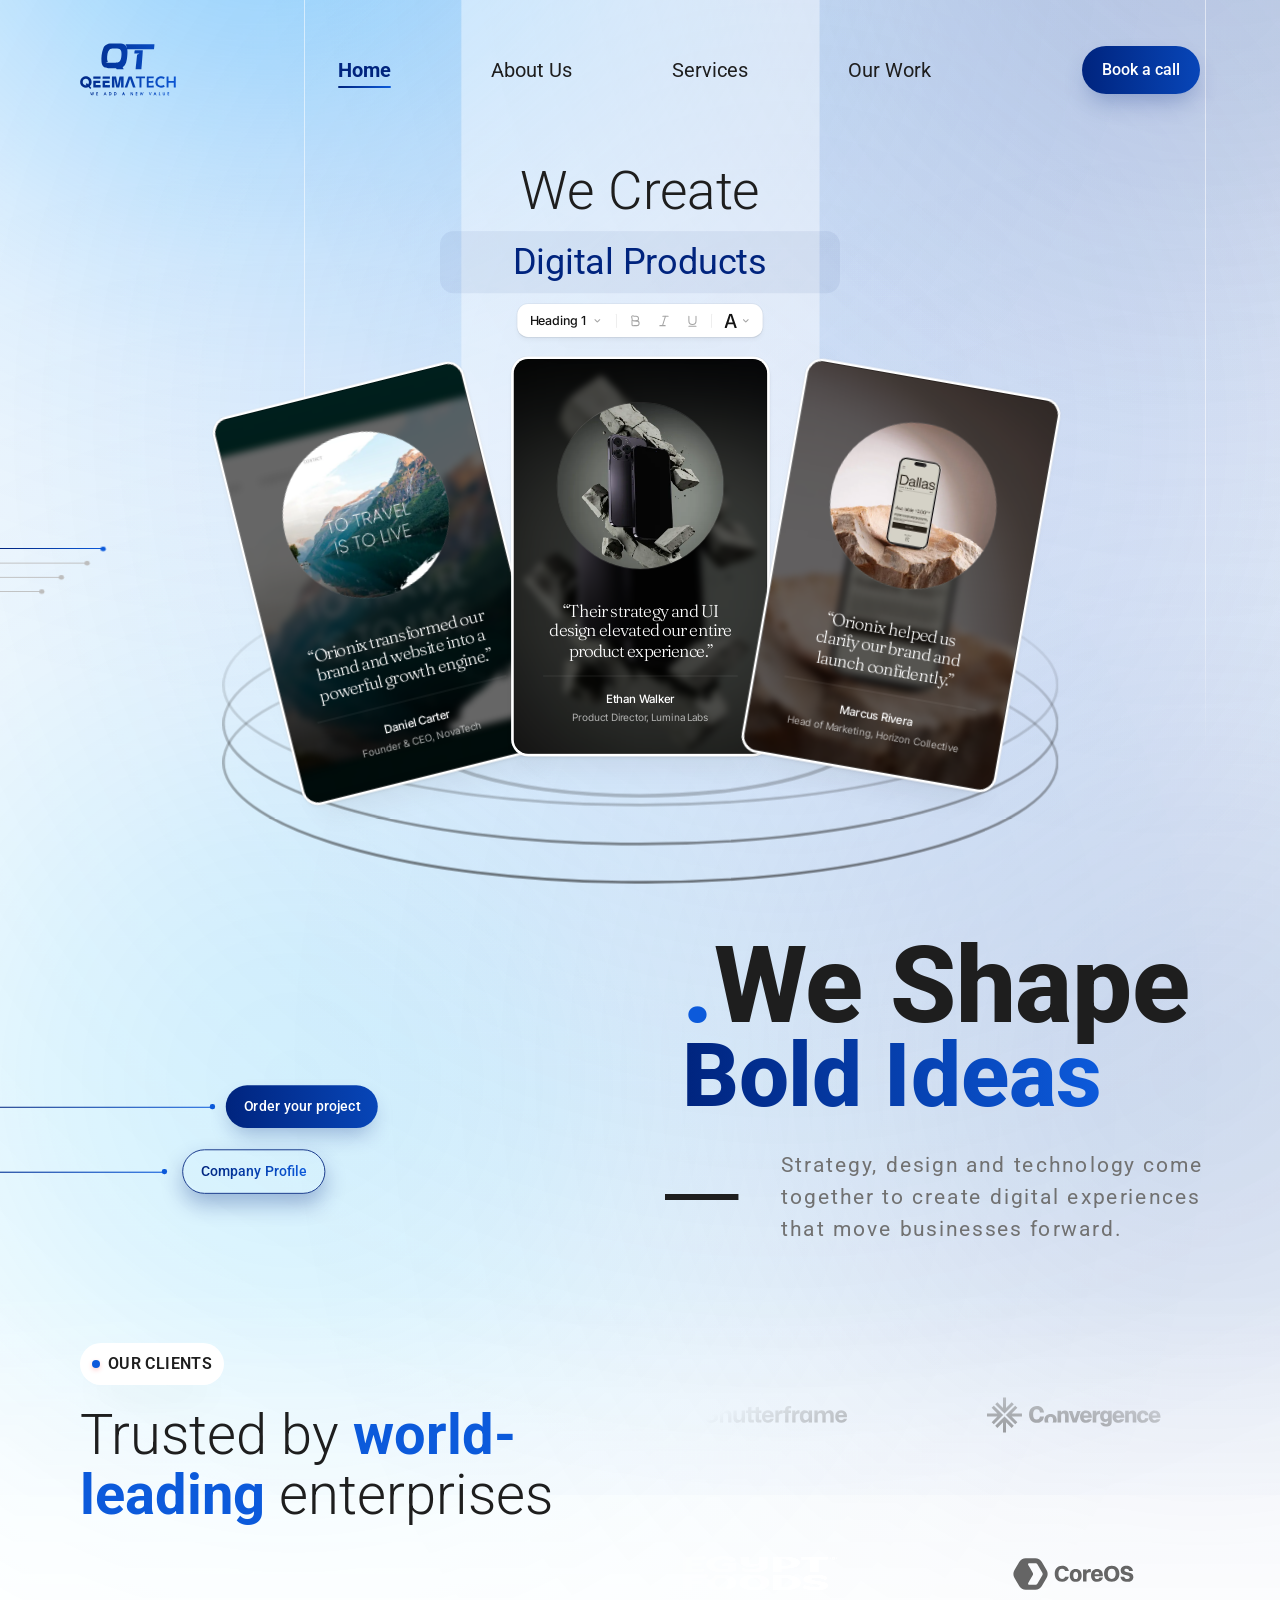
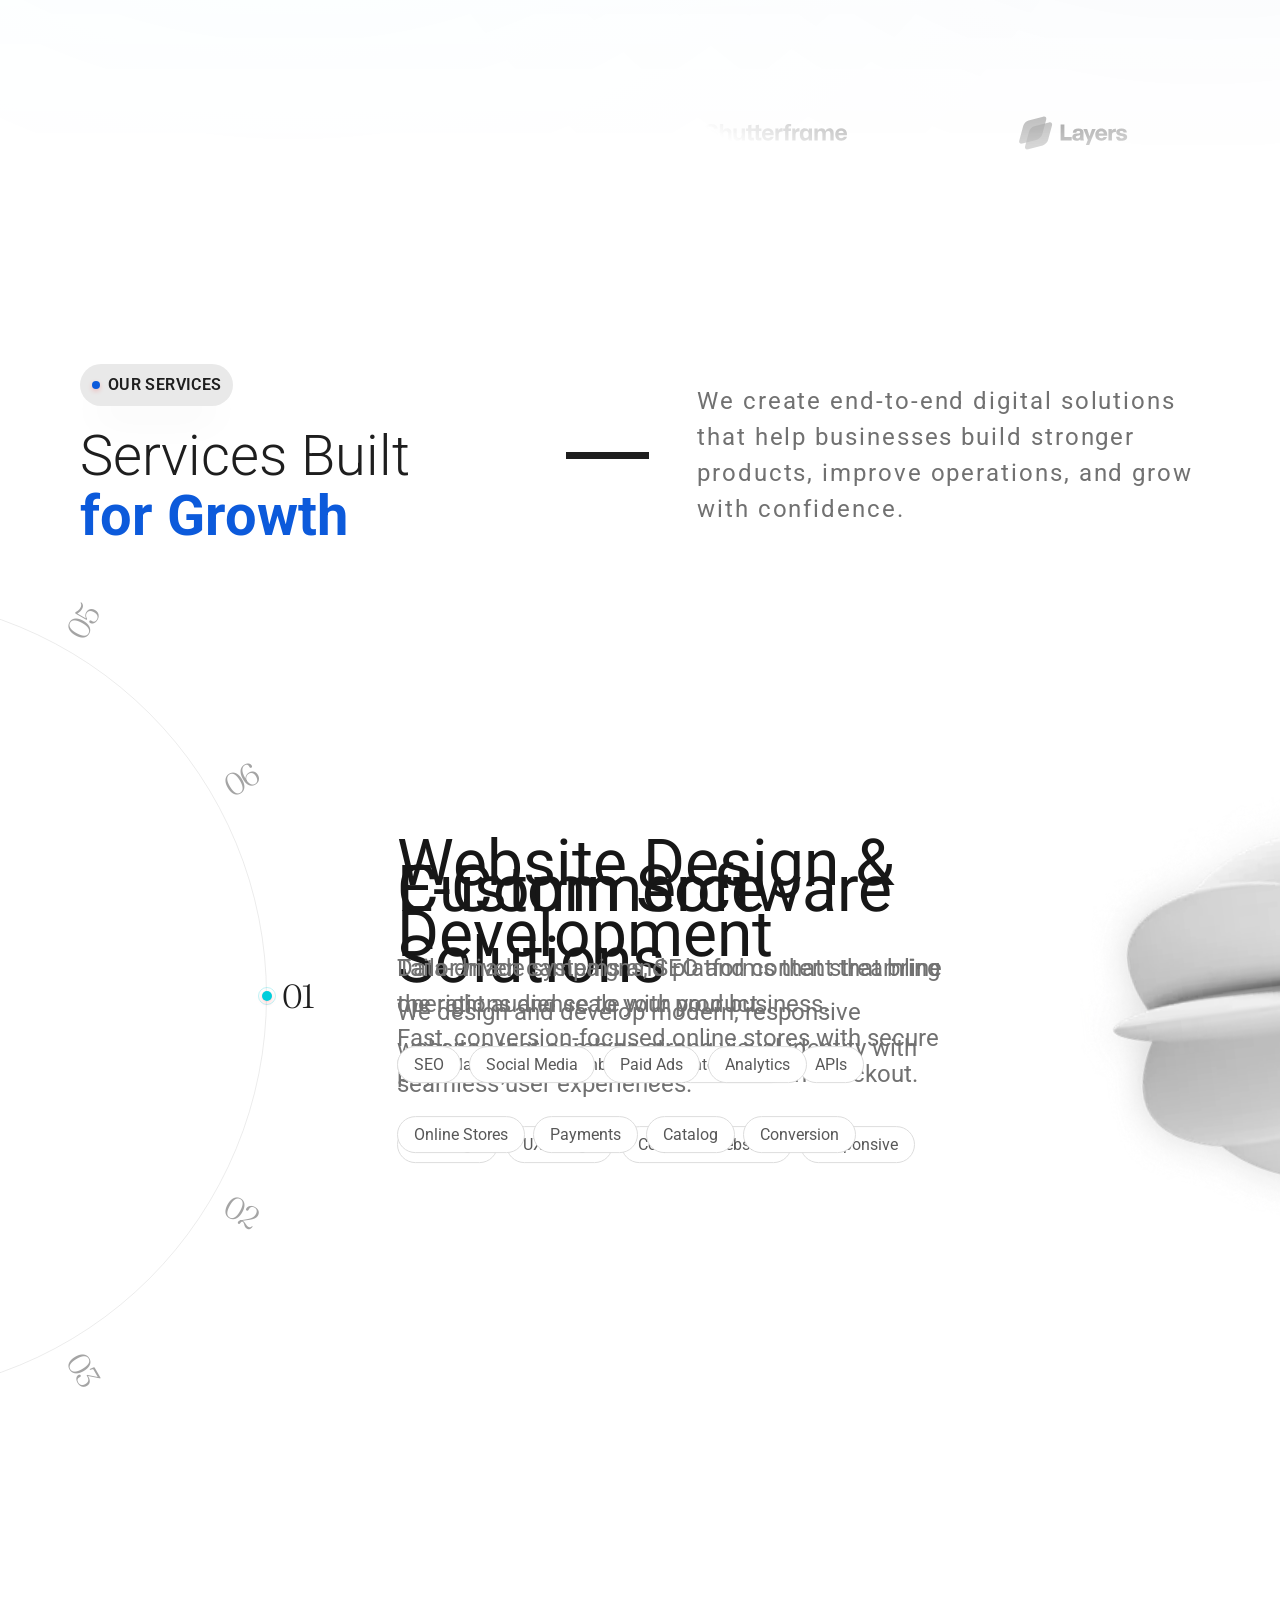
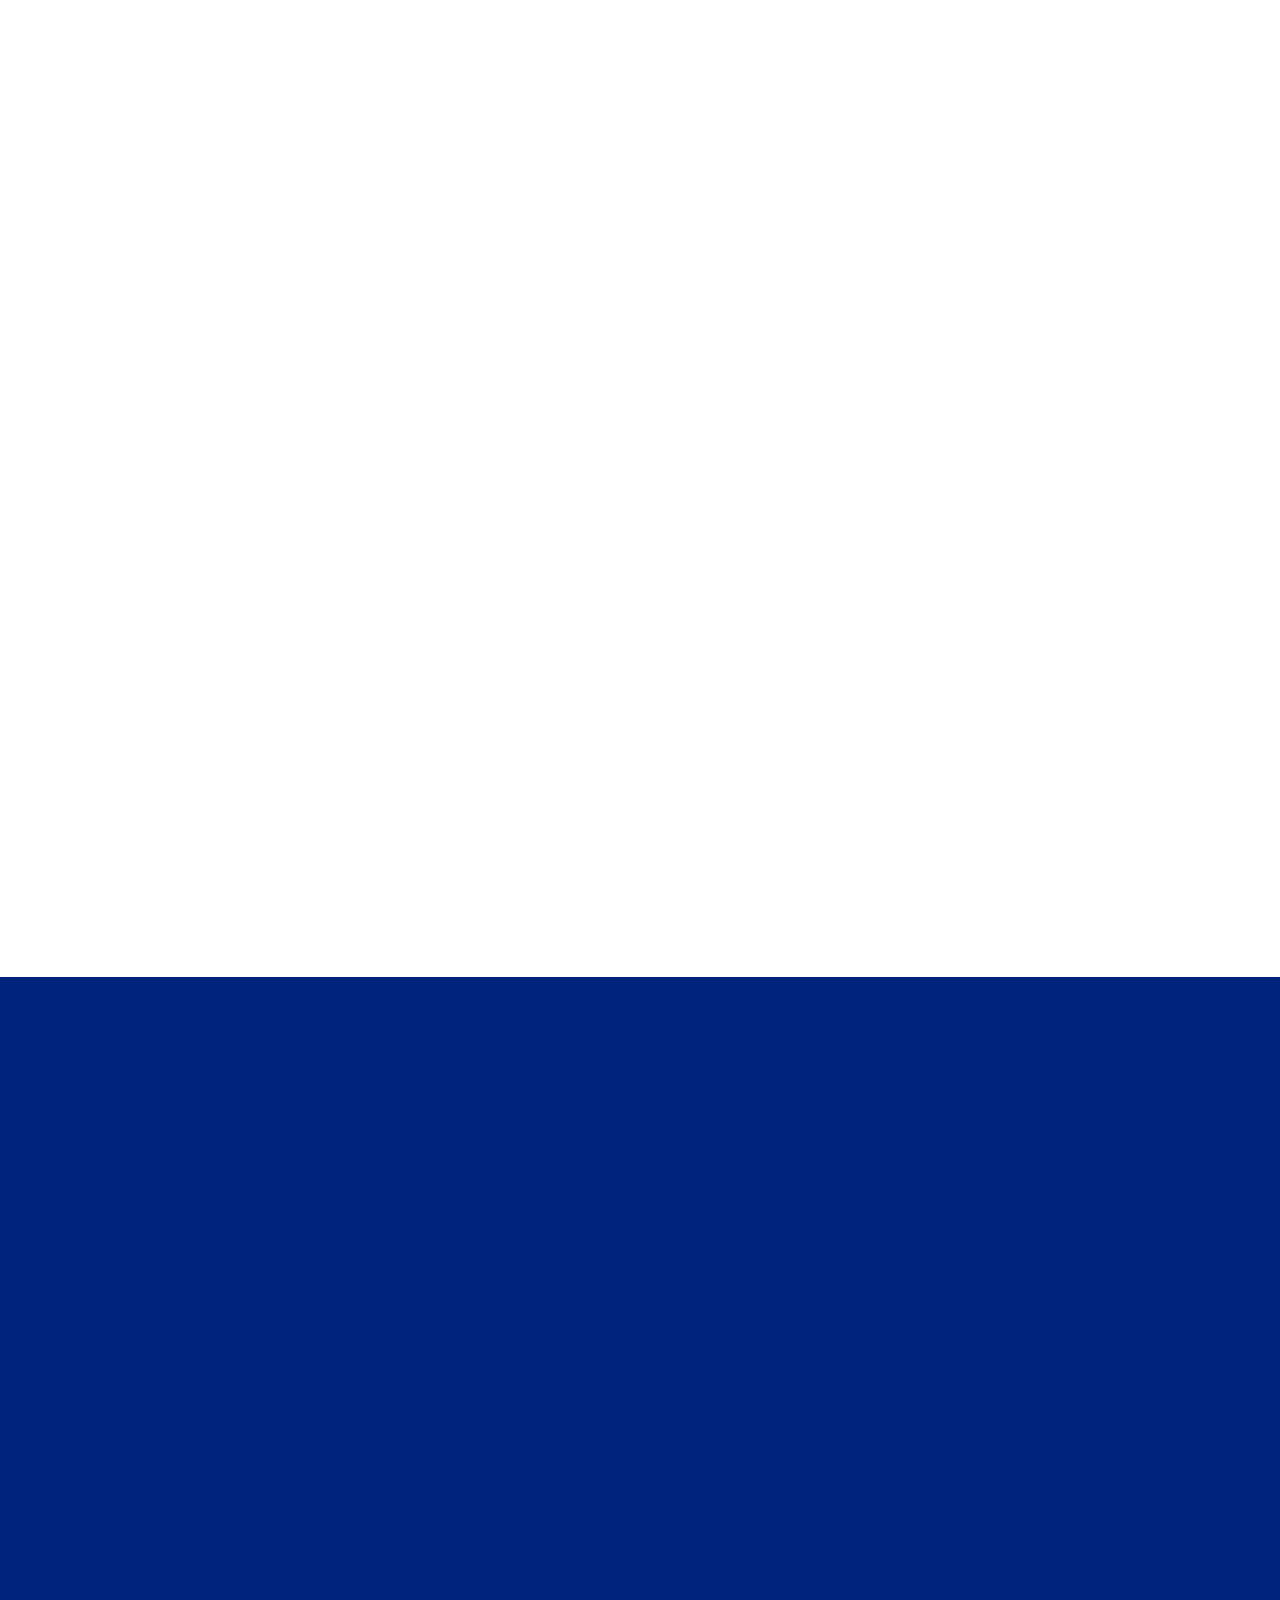
==== commit ac759c30: "Add new logo image to marquee section in index.html" ====
--- a/site/index.html
+++ b/site/index.html
@@ -170,7 +170,7 @@
             </div>
             <div class="marquee marquee--r" style="--speed:44s">
               <ul class="marquee__track">
-                <li><img decoding="async" src="assets/svg/logo-ikigai.svg" alt="" style="width:164px"></li>
+                <li><img decoding="async" src="assets/img/logo-white-01 (1).png" alt="" style="width:164px"></li>
                 <li><img decoding="async" src="assets/svg/logo-coreos.svg" alt="" style="width:121px"></li>
                 <li><img decoding="async" src="assets/svg/logo-shutterframe-2.svg" alt="" style="width:167px"></li>
               </ul>
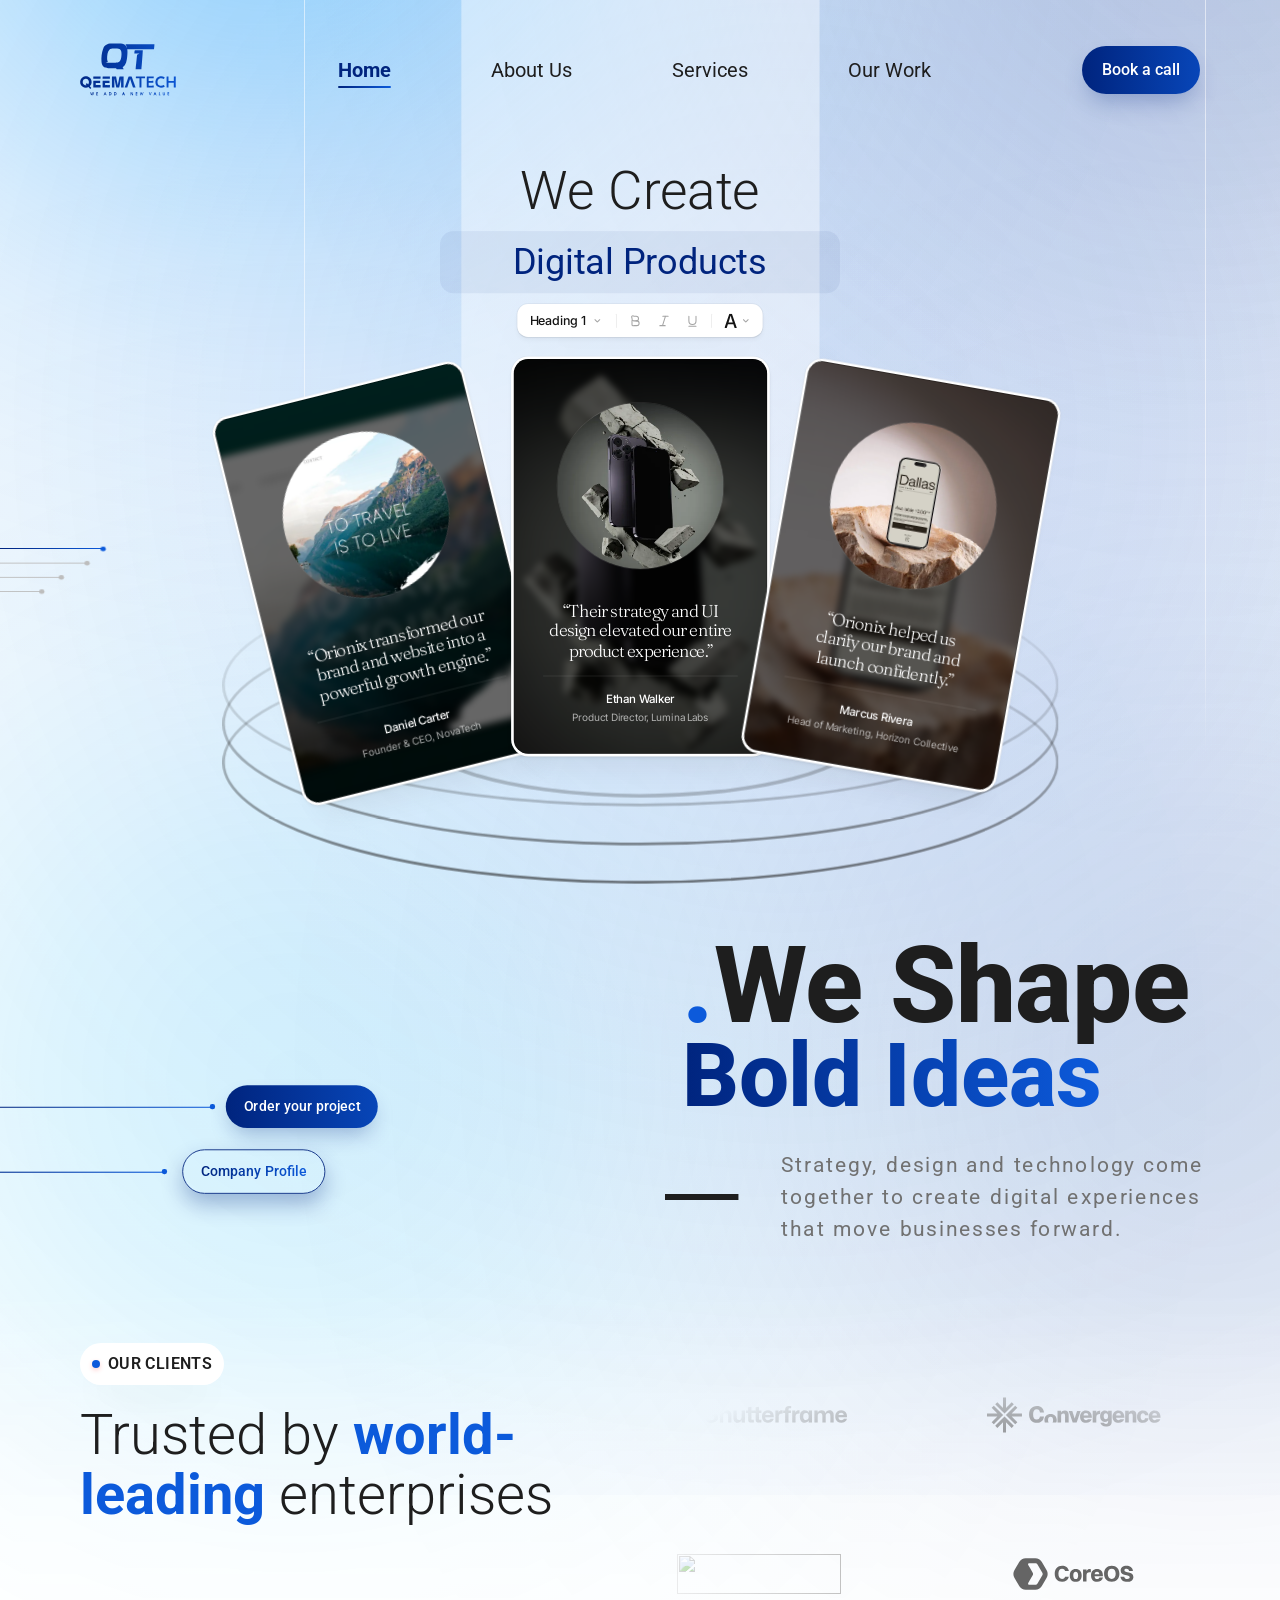
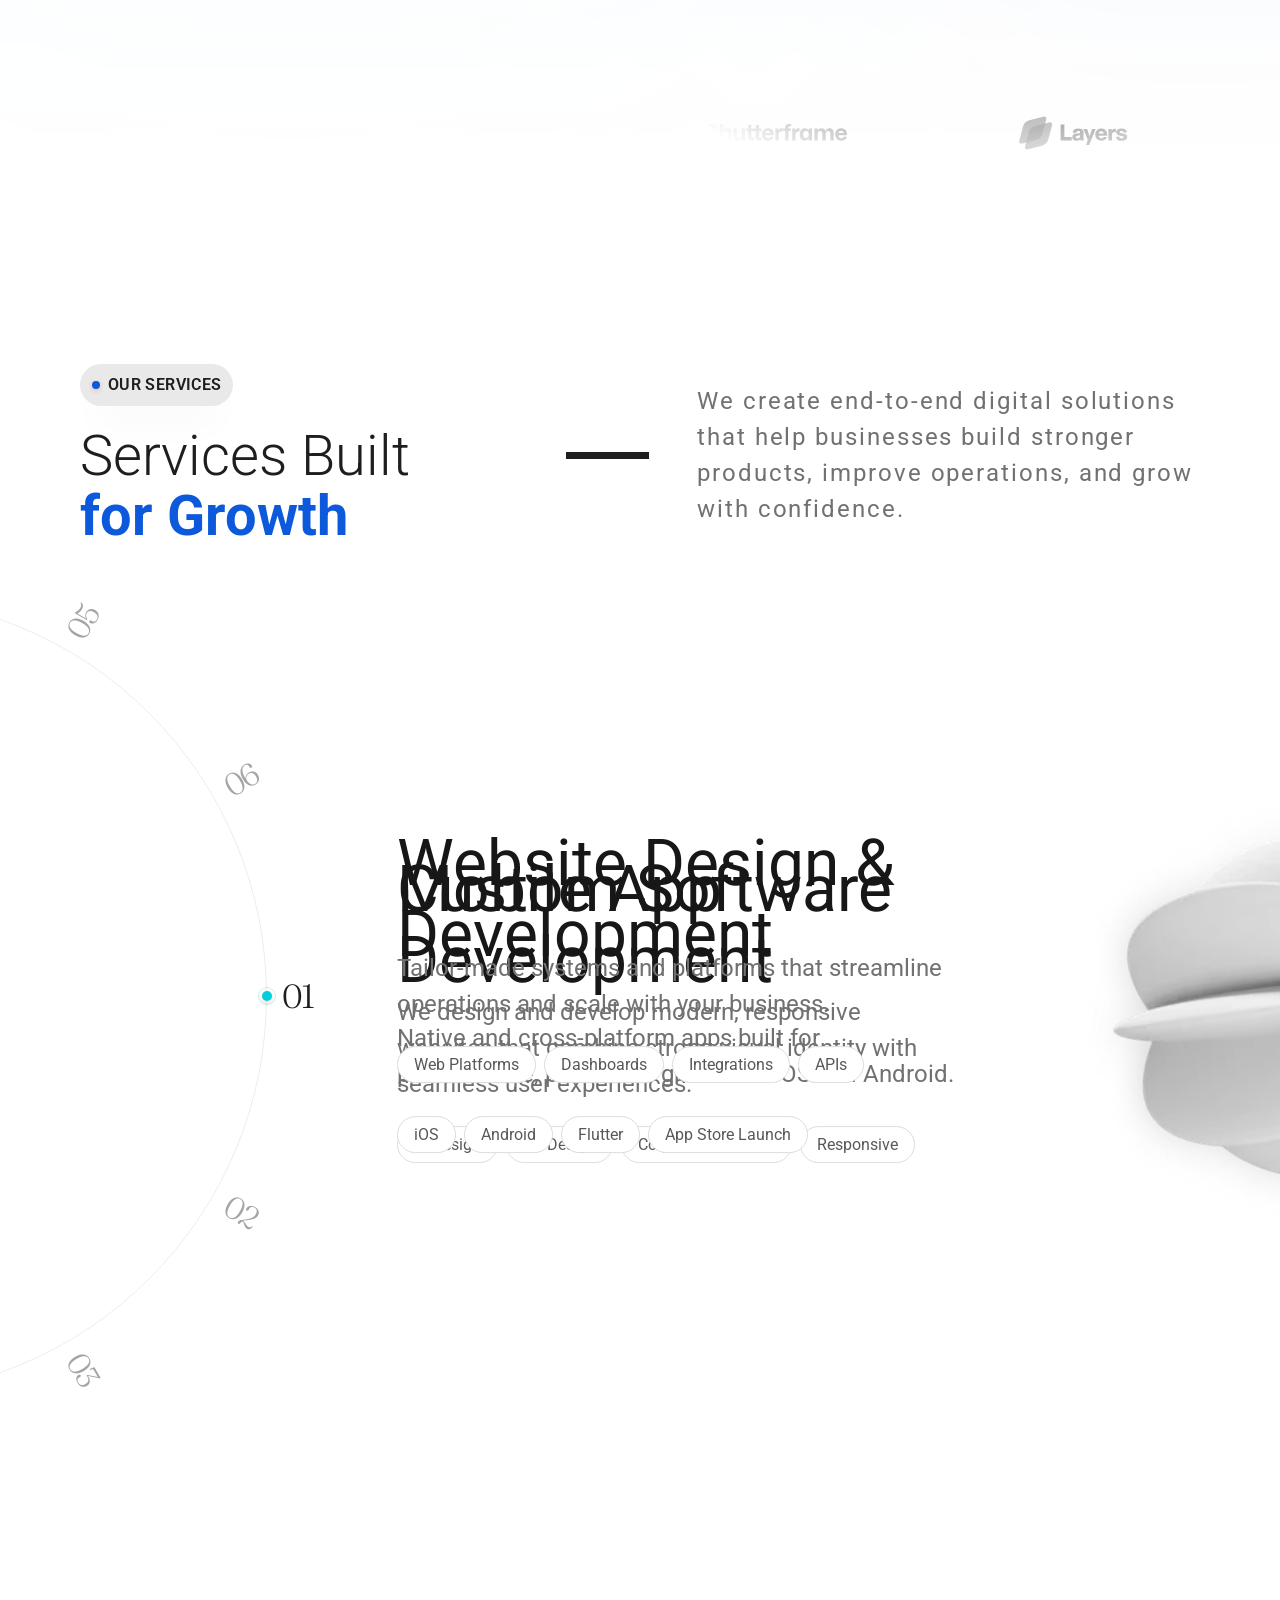
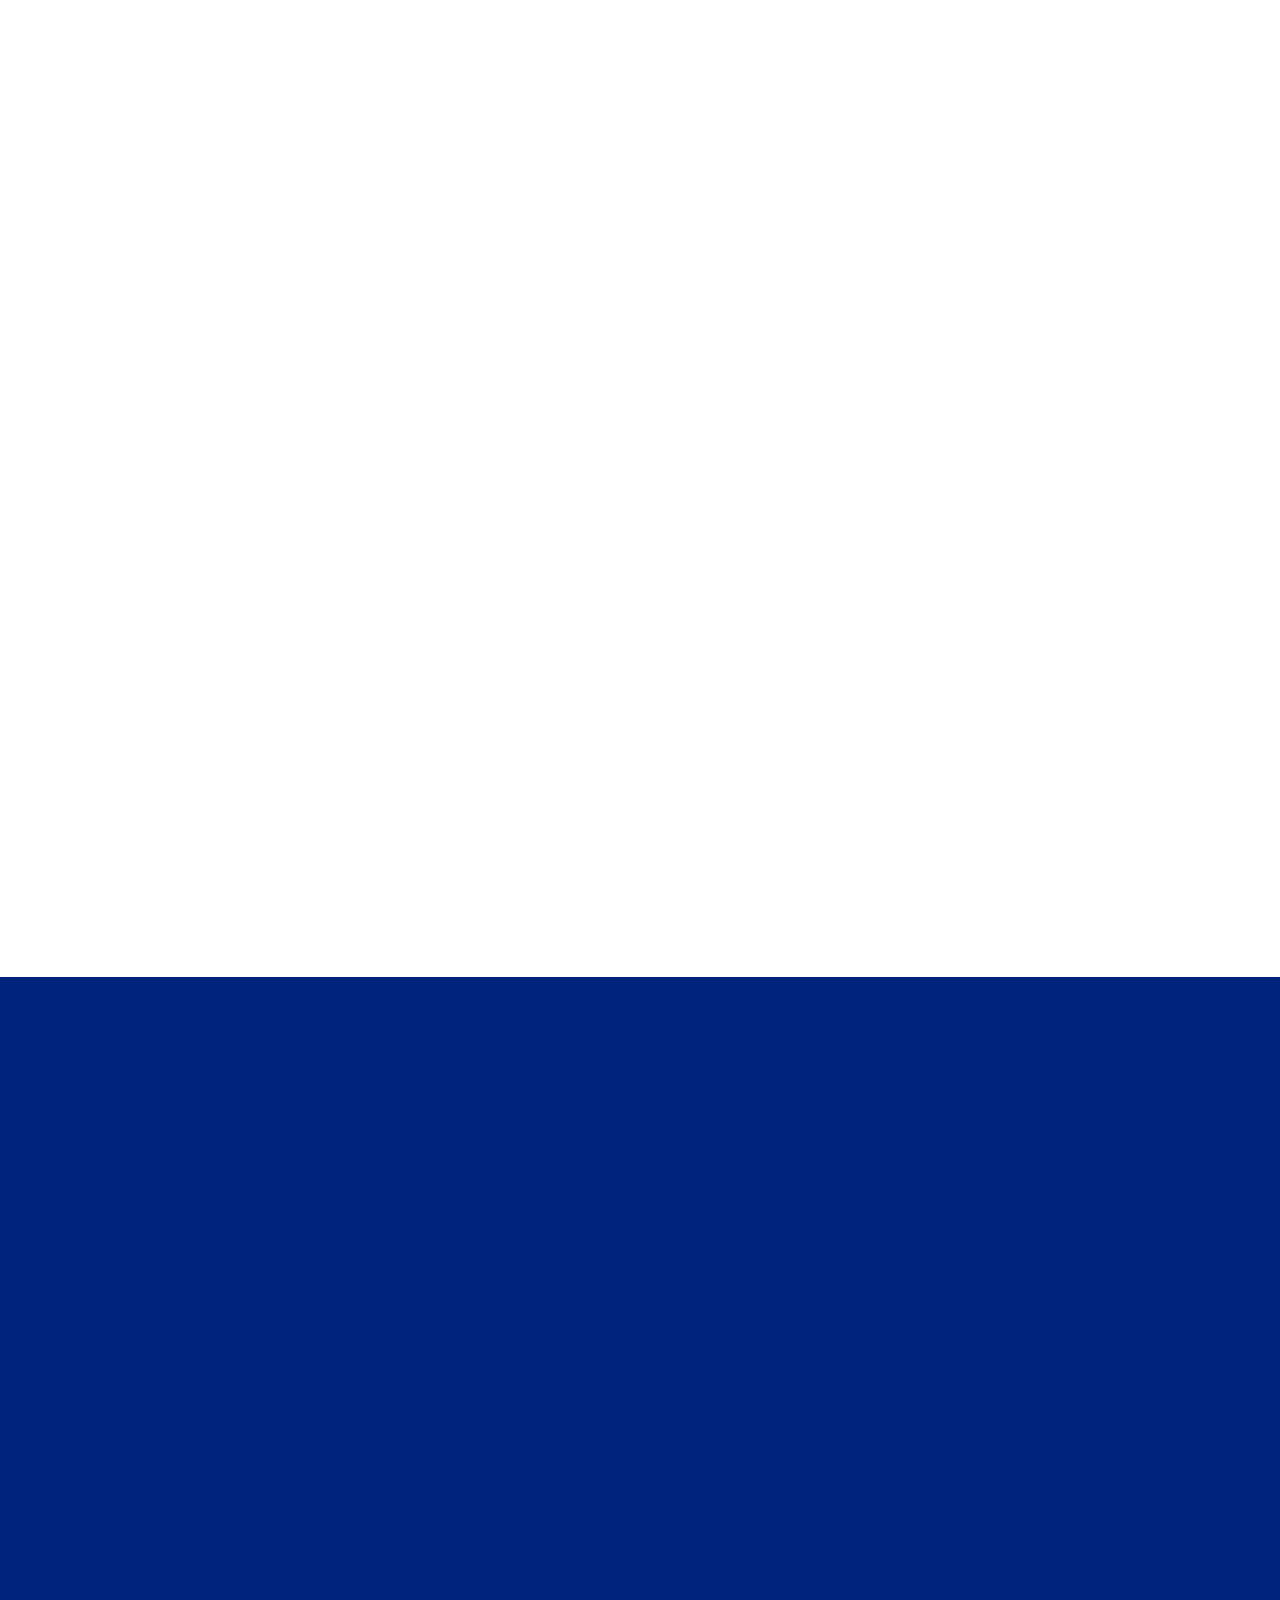
==== commit deef2cbd: "Update logo image in marquee section of index.html" ====
--- a/site/index.html
+++ b/site/index.html
@@ -170,7 +170,7 @@
             </div>
             <div class="marquee marquee--r" style="--speed:44s">
               <ul class="marquee__track">
-                <li><img decoding="async" src="assets/img/logo-white-01 (1).png" alt="" style="width:164px"></li>
+                <li><img decoding="async" src="assets/img/logo-white-01 (1)(1).png" alt="" style="width:164px"></li>
                 <li><img decoding="async" src="assets/svg/logo-coreos.svg" alt="" style="width:121px"></li>
                 <li><img decoding="async" src="assets/svg/logo-shutterframe-2.svg" alt="" style="width:167px"></li>
               </ul>
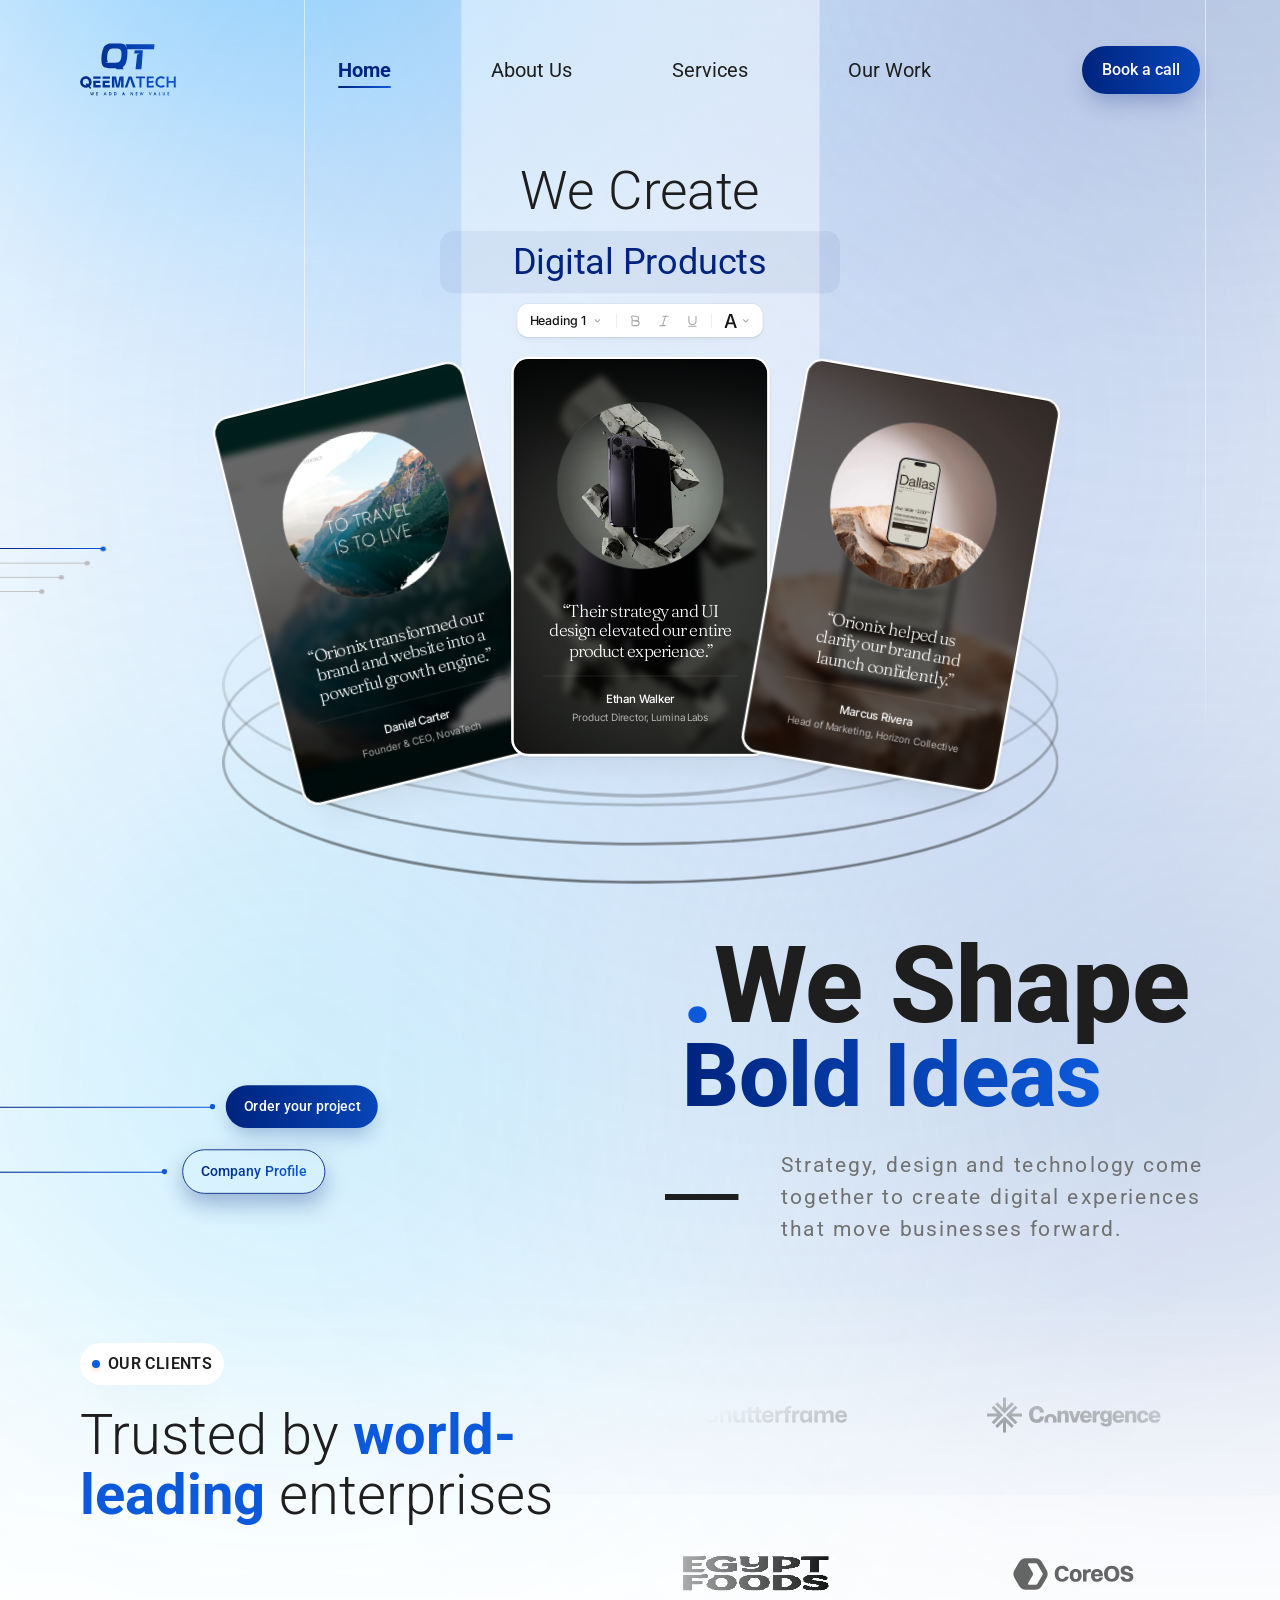
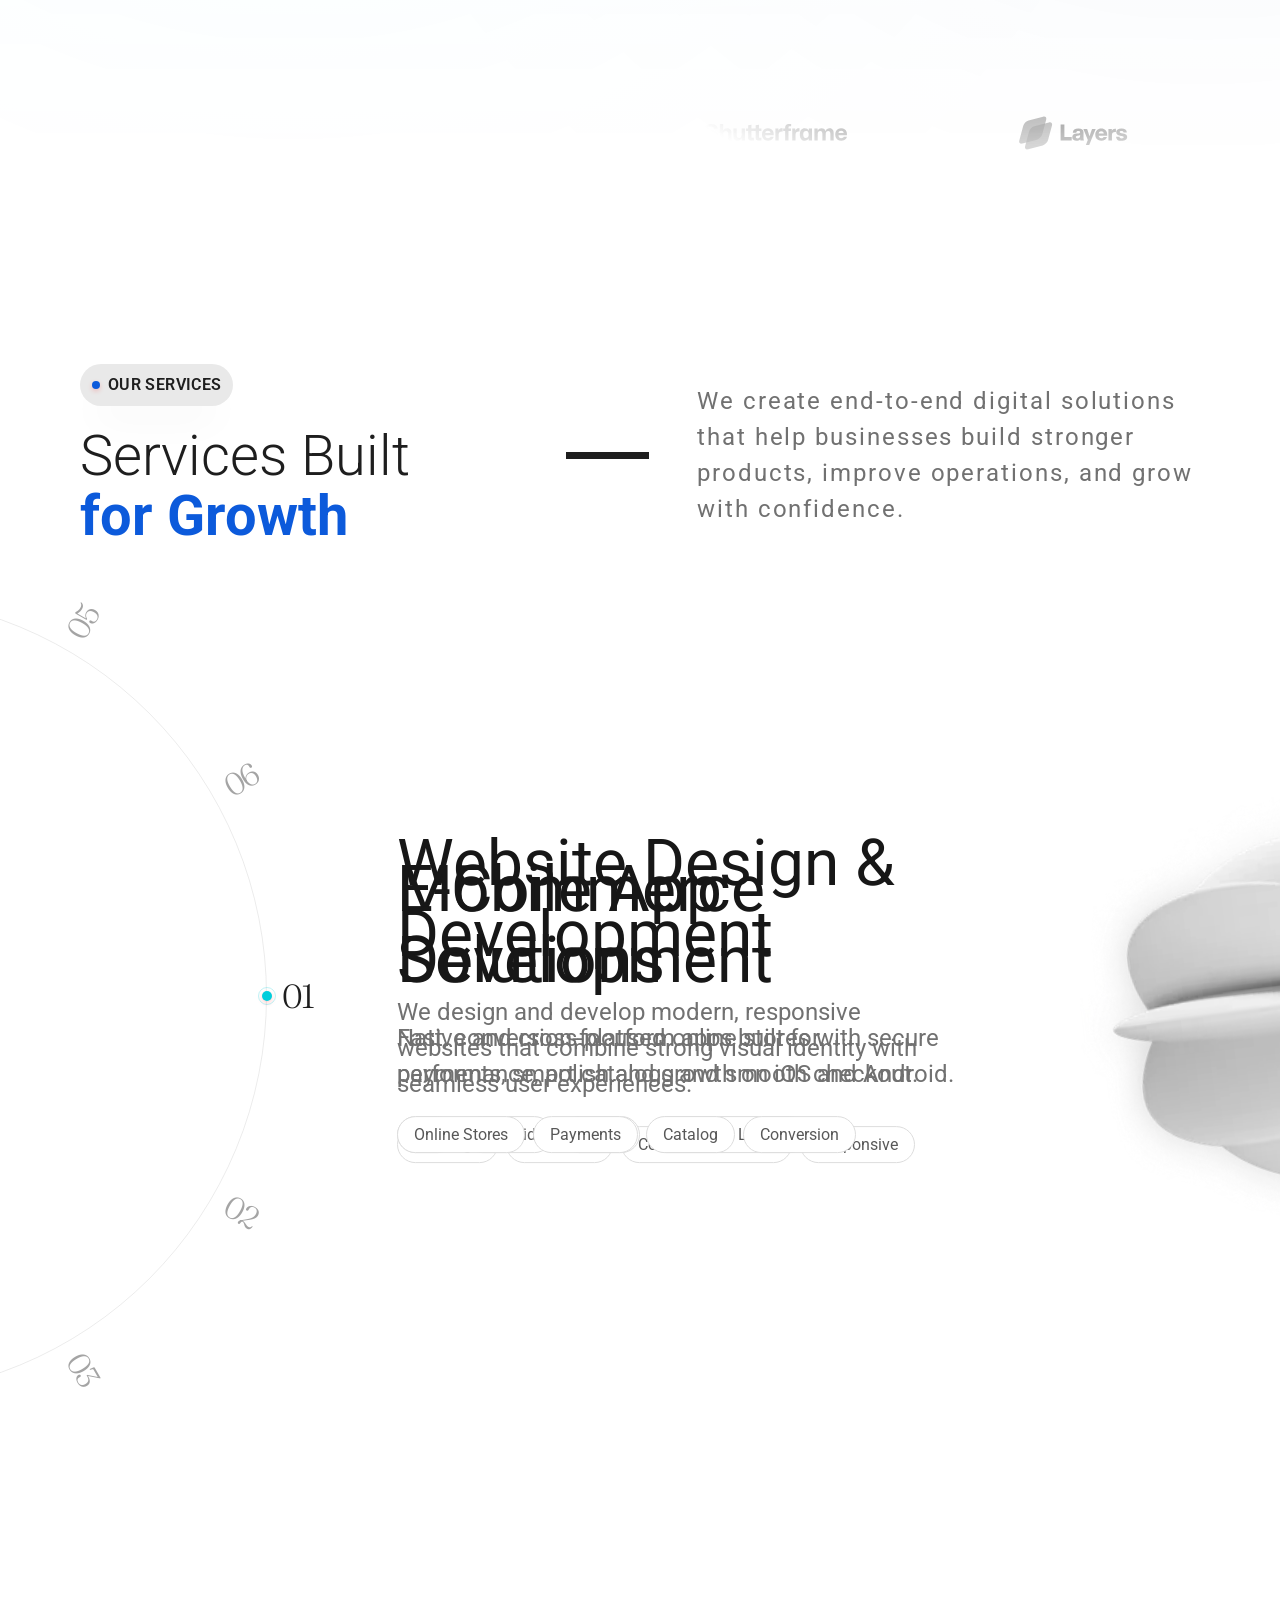
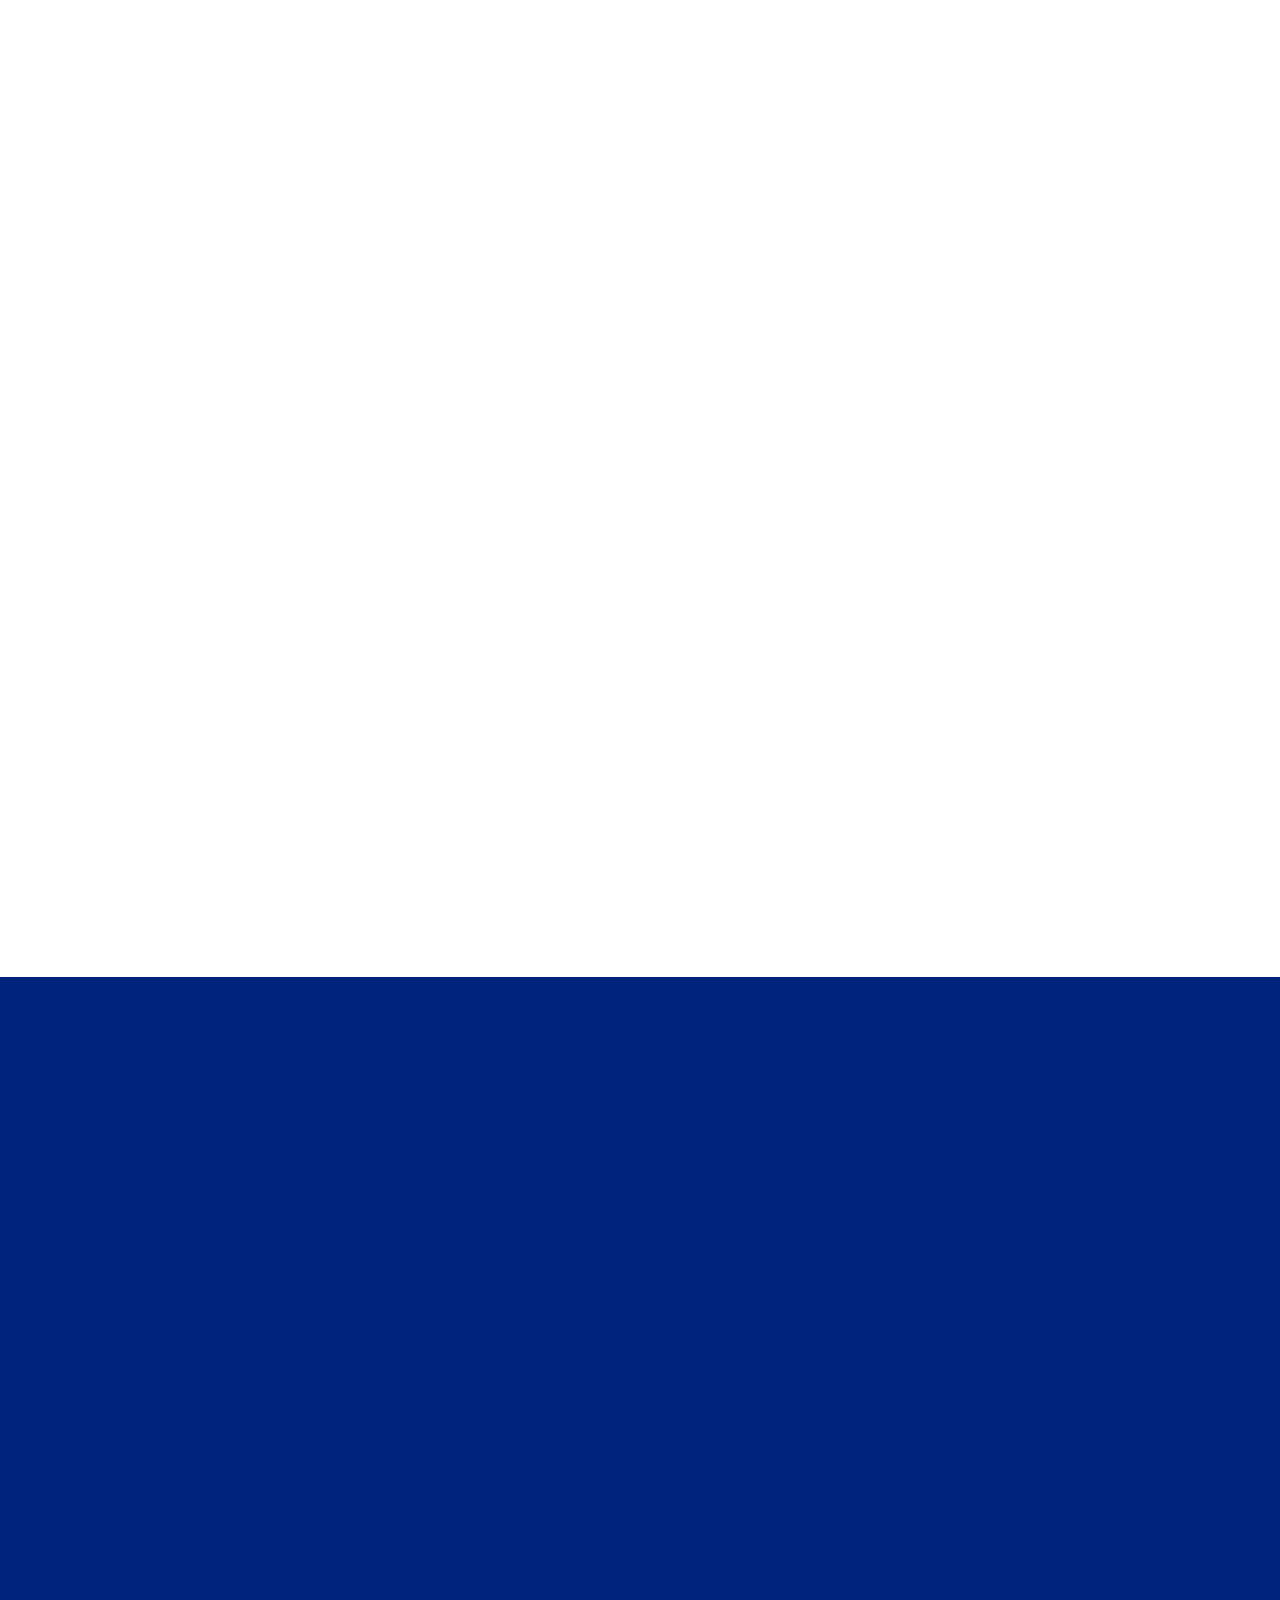
==== commit 4971bde2: "Fix logo image source in marquee section of index.html" ====
--- a/site/index.html
+++ b/site/index.html
@@ -170,7 +170,7 @@
             </div>
             <div class="marquee marquee--r" style="--speed:44s">
               <ul class="marquee__track">
-                <li><img decoding="async" src="assets/img/logo-white-01 (1)(1).png" alt="" style="width:164px"></li>
+                <li><img decoding="async" src="assets/img/logo-white-01 (1) (1).png" alt="" style="width:164px"></li>
                 <li><img decoding="async" src="assets/svg/logo-coreos.svg" alt="" style="width:121px"></li>
                 <li><img decoding="async" src="assets/svg/logo-shutterframe-2.svg" alt="" style="width:167px"></li>
               </ul>
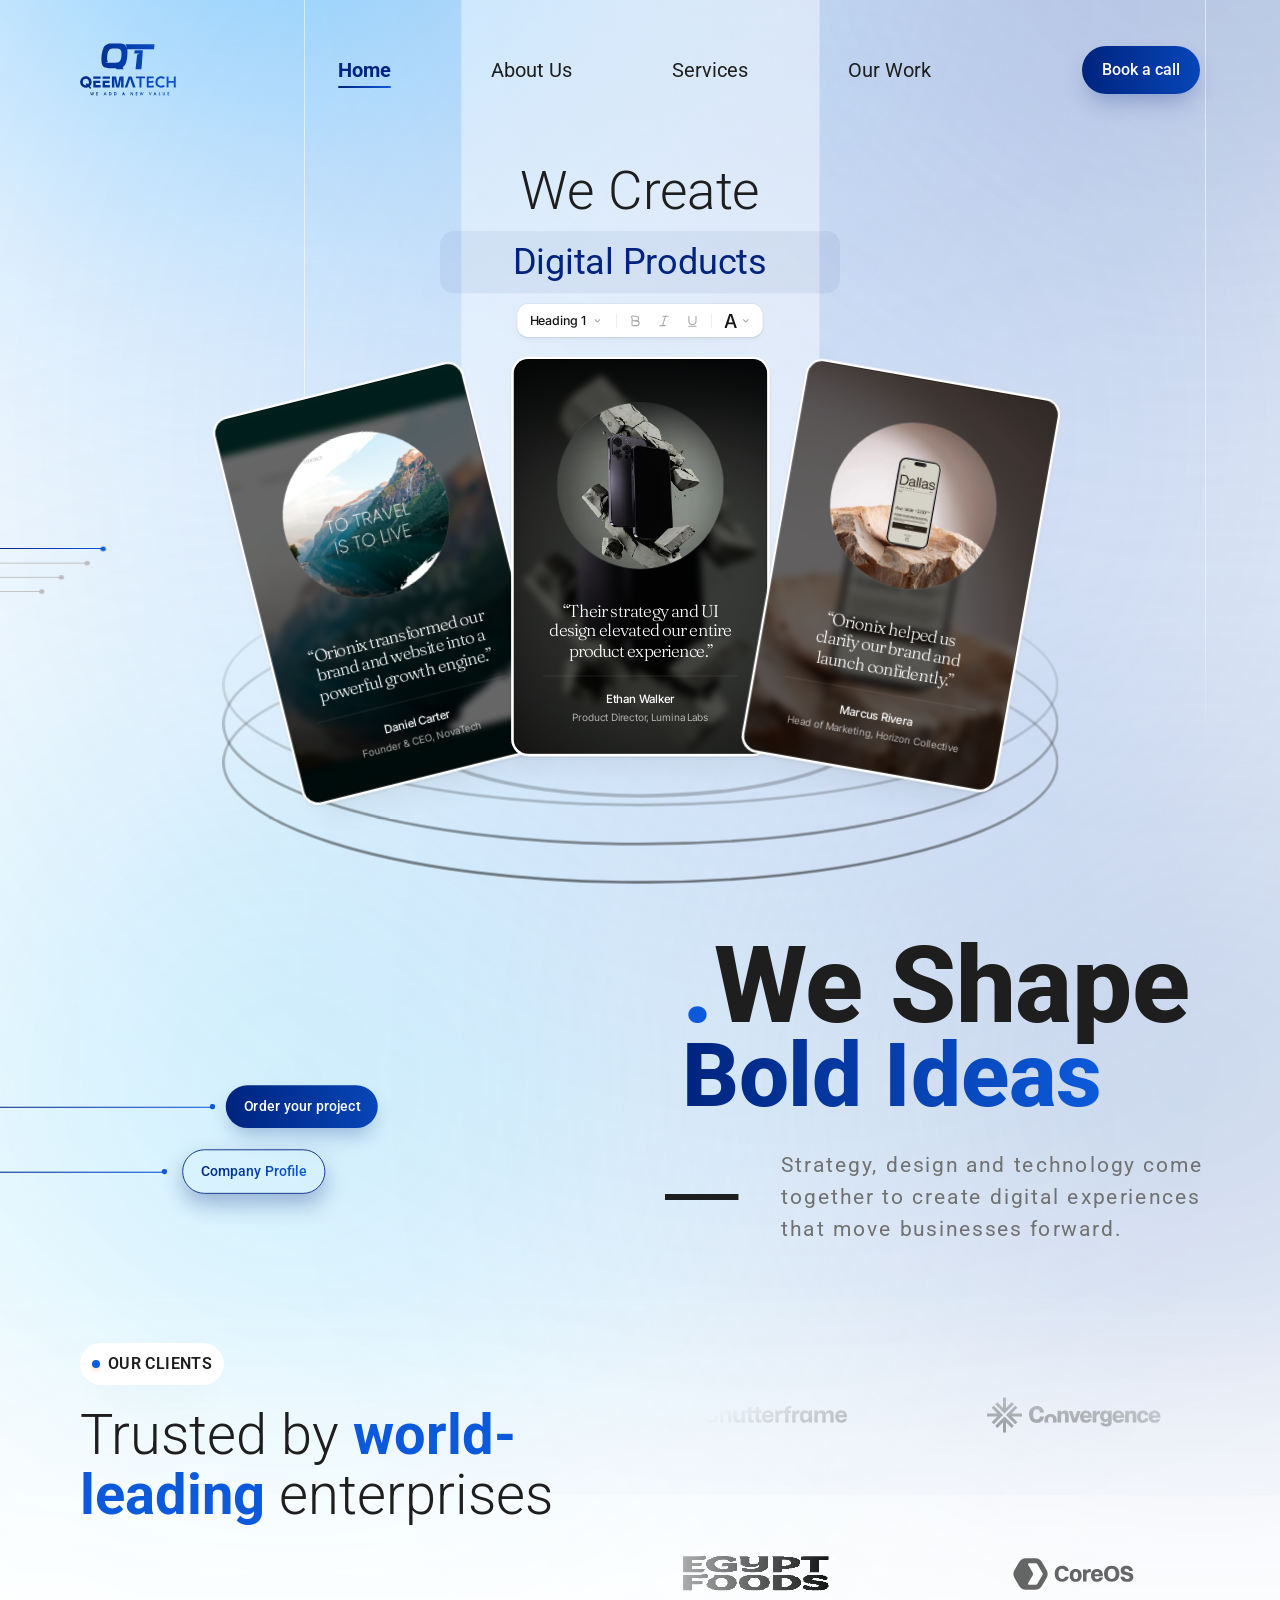
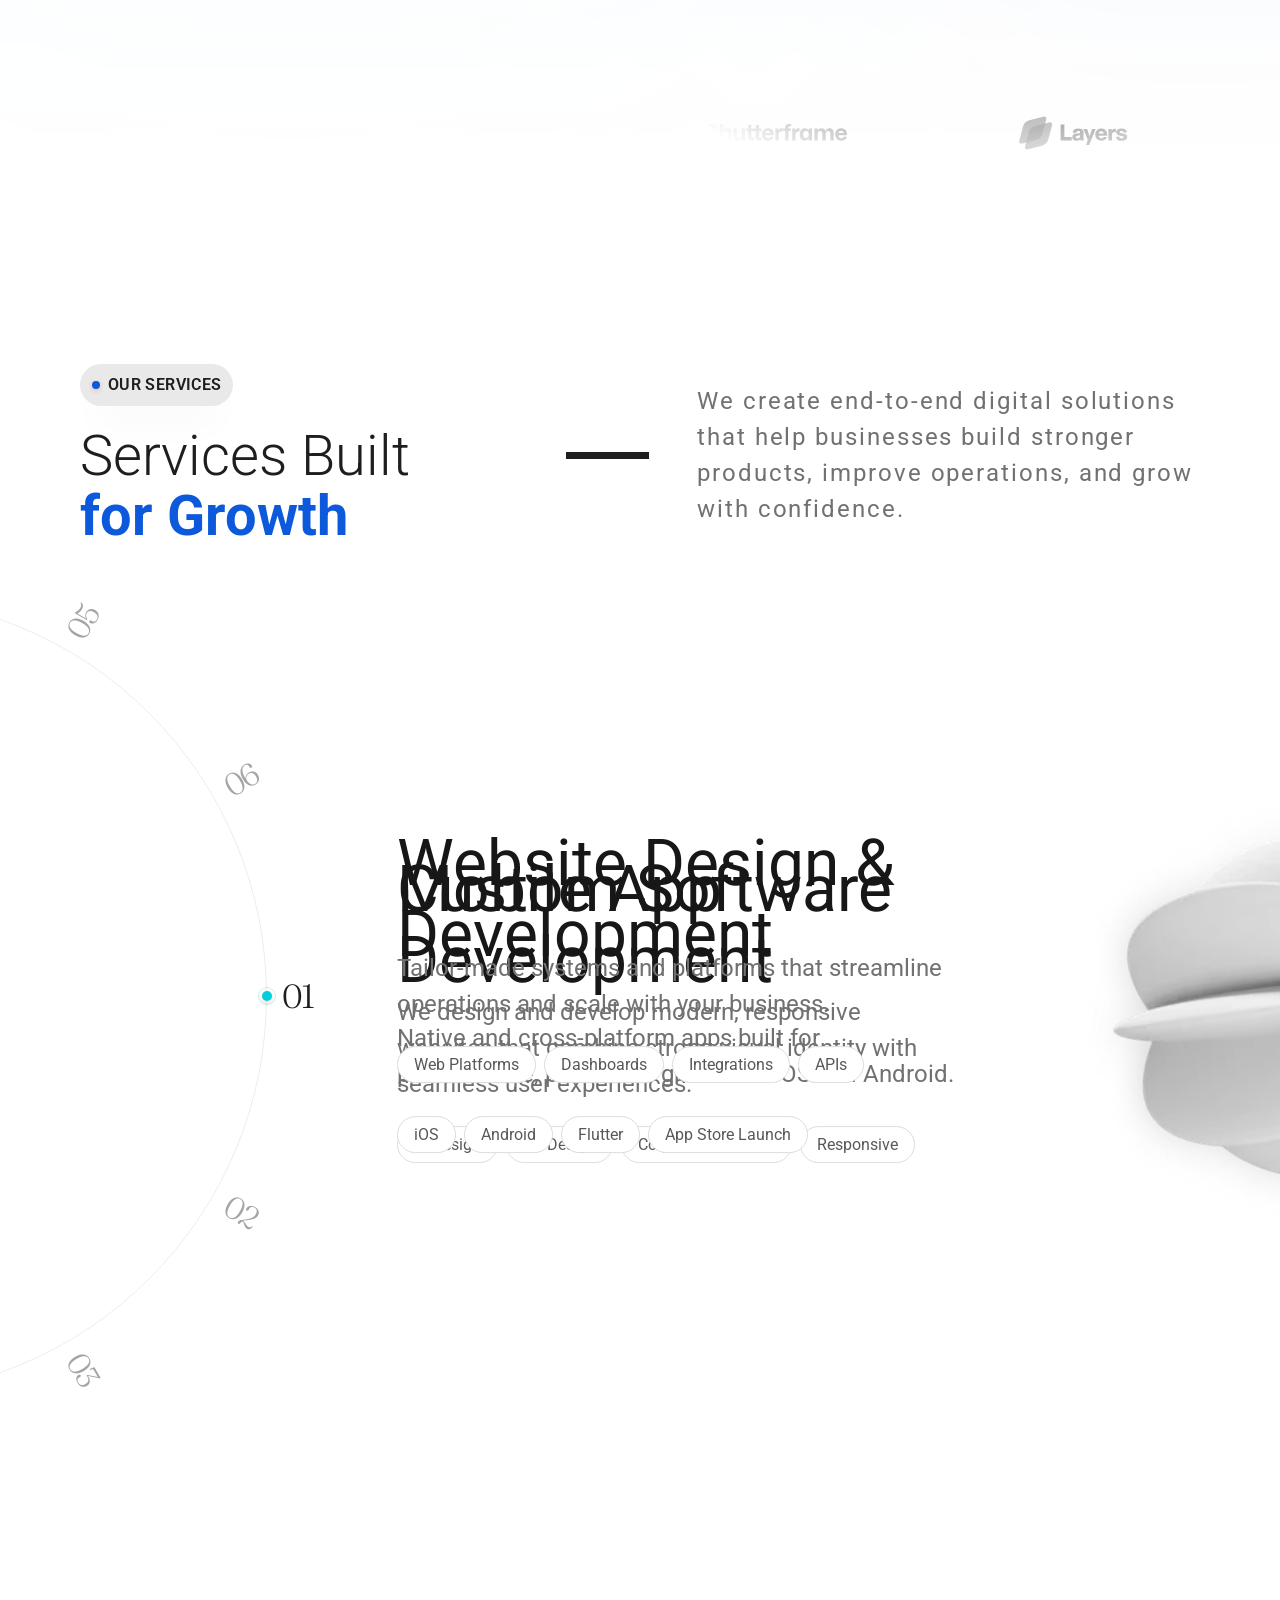
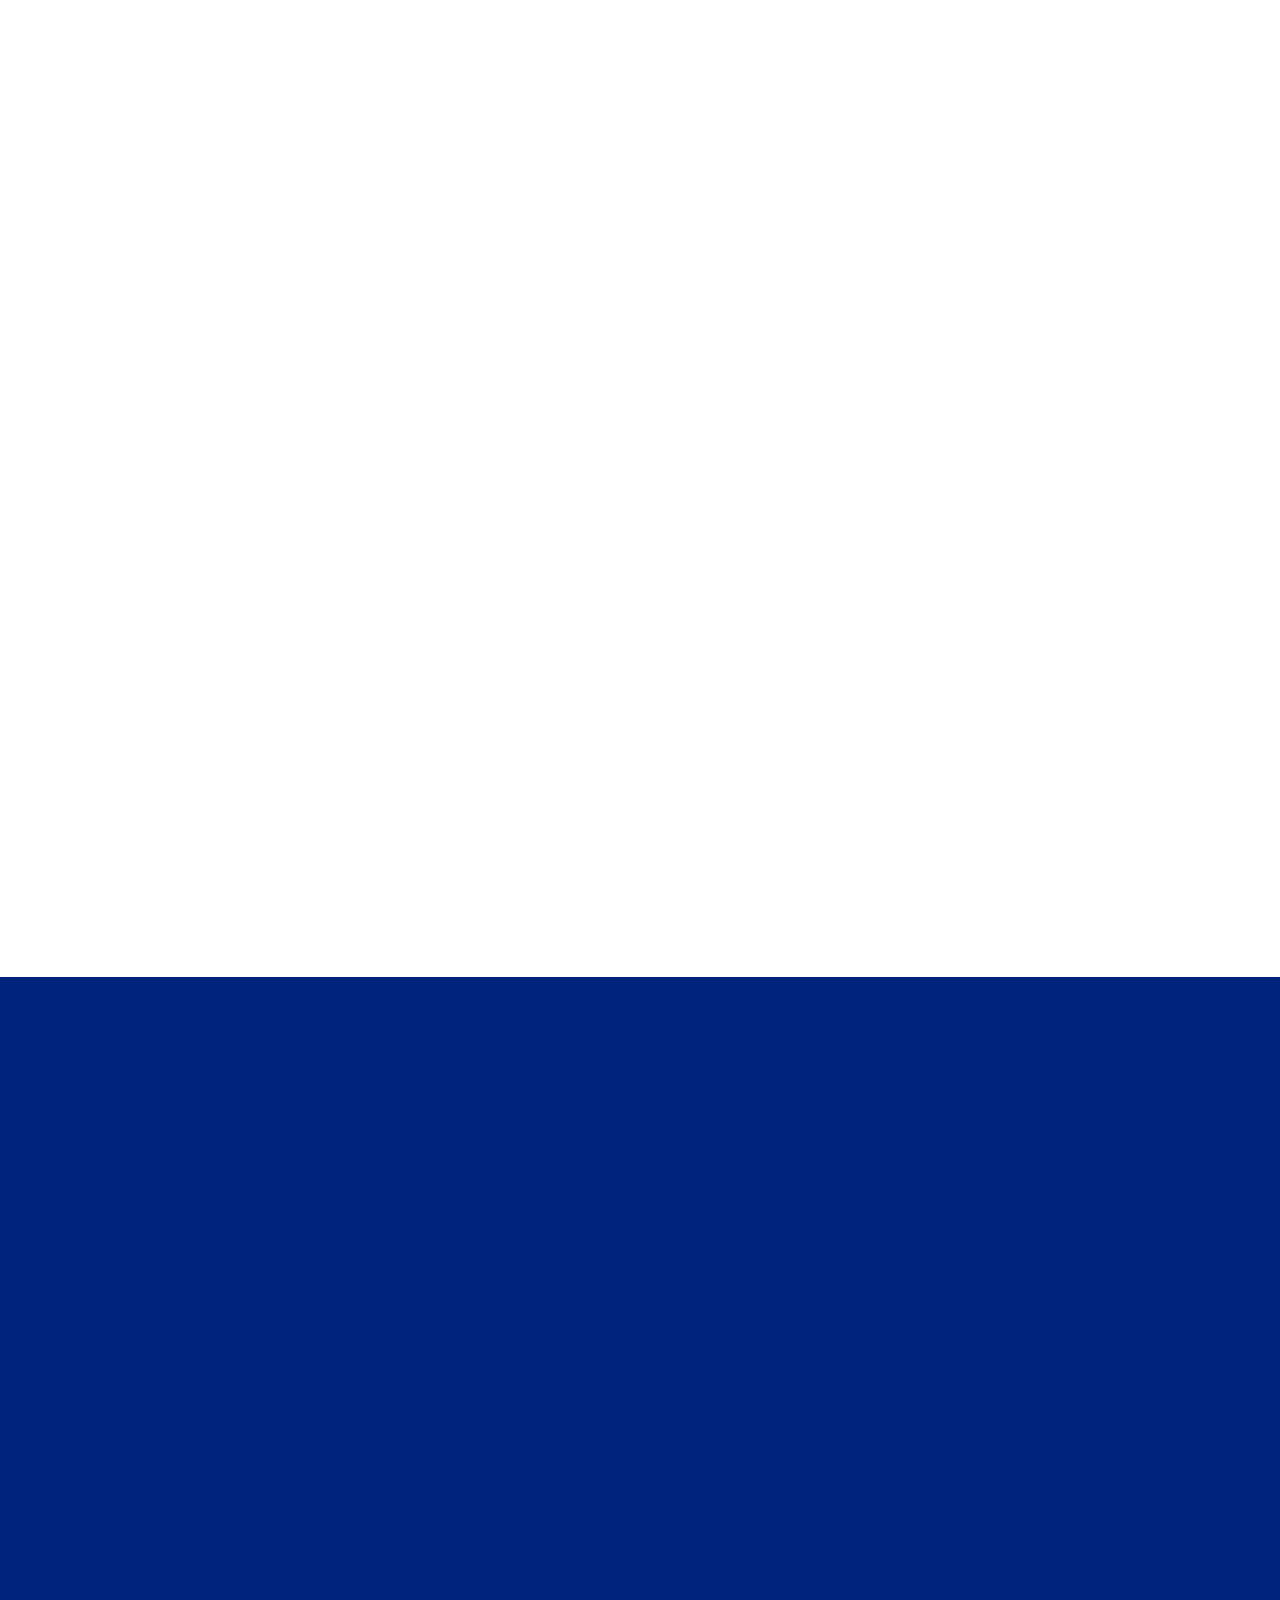
==== commit 3cf10a40: "Add service page generator script for Qeematech services" ====
--- a/site/index.html
+++ b/site/index.html
@@ -217,32 +217,32 @@
         <!-- slide copy: 01 is from the Figma design; 02-06 are placeholder copy to edit -->
         <div class="services__slides" aria-live="polite">
           <article class="sslide is-active" data-i="0">
-            <h3>Website Design &amp; Development</h3>
+            <h3><a href="website-design-development.html">Website Design &amp; Development</a></h3>
             <p>We design and develop modern, responsive websites that combine strong visual identity with seamless user experiences.</p>
             <div class="sslide__tags"><span class="tag">UI Design</span><span class="tag">UX Design</span><span class="tag">Corporate Websites</span><span class="tag">Responsive</span></div>
           </article>
           <article class="sslide" data-i="1">
-            <h3>Mobile App Development</h3>
+            <h3><a href="mobile-app-development.html">Mobile App Development</a></h3>
             <p>Native and cross-platform apps built for performance, polish and growth on iOS and Android.</p>
             <div class="sslide__tags"><span class="tag">iOS</span><span class="tag">Android</span><span class="tag">Flutter</span><span class="tag">App Store Launch</span></div>
           </article>
           <article class="sslide" data-i="2">
-            <h3>E-Commerce Solutions</h3>
+            <h3><a href="e-commerce-solutions.html">E-Commerce Solutions</a></h3>
             <p>Fast, conversion-focused online stores with secure payments, smart catalogs and smooth checkout.</p>
             <div class="sslide__tags"><span class="tag">Online Stores</span><span class="tag">Payments</span><span class="tag">Catalog</span><span class="tag">Conversion</span></div>
           </article>
           <article class="sslide" data-i="3">
-            <h3>Custom Software</h3>
+            <h3><a href="custom-software.html">Custom Software</a></h3>
             <p>Tailor-made systems and platforms that streamline operations and scale with your business.</p>
             <div class="sslide__tags"><span class="tag">Web Platforms</span><span class="tag">Dashboards</span><span class="tag">Integrations</span><span class="tag">APIs</span></div>
           </article>
           <article class="sslide" data-i="4">
-            <h3>Branding &amp; Identity</h3>
+            <h3><a href="branding-identity.html">Branding &amp; Identity</a></h3>
             <p>Memorable brand systems, from logo and tone of voice to guidelines that keep every touchpoint consistent.</p>
             <div class="sslide__tags"><span class="tag">Logo</span><span class="tag">Brand Guidelines</span><span class="tag">Messaging</span><span class="tag">Collateral</span></div>
           </article>
           <article class="sslide" data-i="5">
-            <h3>Digital Marketing</h3>
+            <h3><a href="digital-marketing.html">Digital Marketing</a></h3>
             <p>Data-driven campaigns, SEO and content that bring the right audience to your product.</p>
             <div class="sslide__tags"><span class="tag">SEO</span><span class="tag">Social Media</span><span class="tag">Paid Ads</span><span class="tag">Analytics</span></div>
           </article>
--- a/site/css/home.css
+++ b/site/css/home.css
@@ -447,3 +447,7 @@
   .fan { height: 350px; }
   .tcard { transform: translate(calc(var(--dx) * 0.2), calc(var(--dy) * 0.5)) rotate(var(--r)) scale(0.7); }
 }
+
+/* service titles in the wheel link to their pages */
+.sslide h3 a { color: inherit; background: linear-gradient(currentColor, currentColor) 0 100% / 0 2px no-repeat; transition: background-size 0.5s var(--ease-out), color var(--t-fast); }
+.sslide h3 a:hover { color: var(--c-blue); background-size: 100% 2px; }
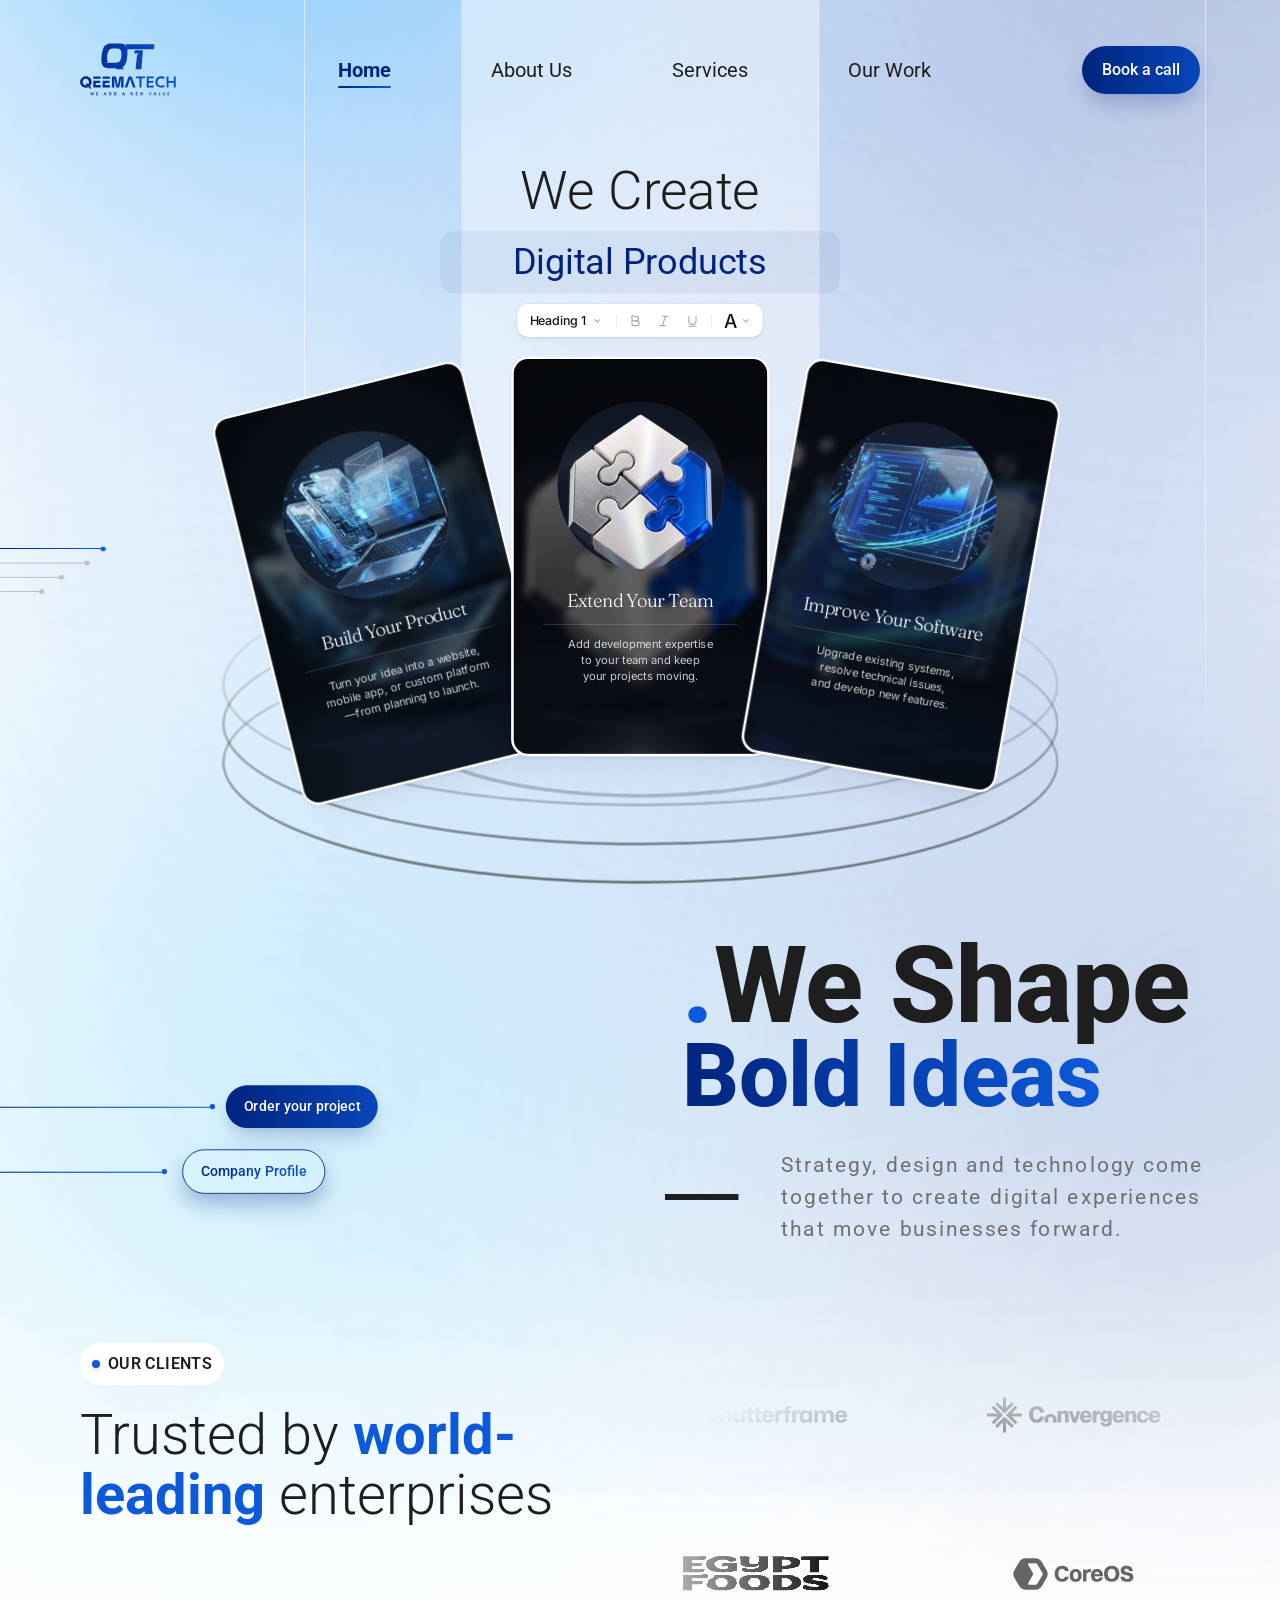
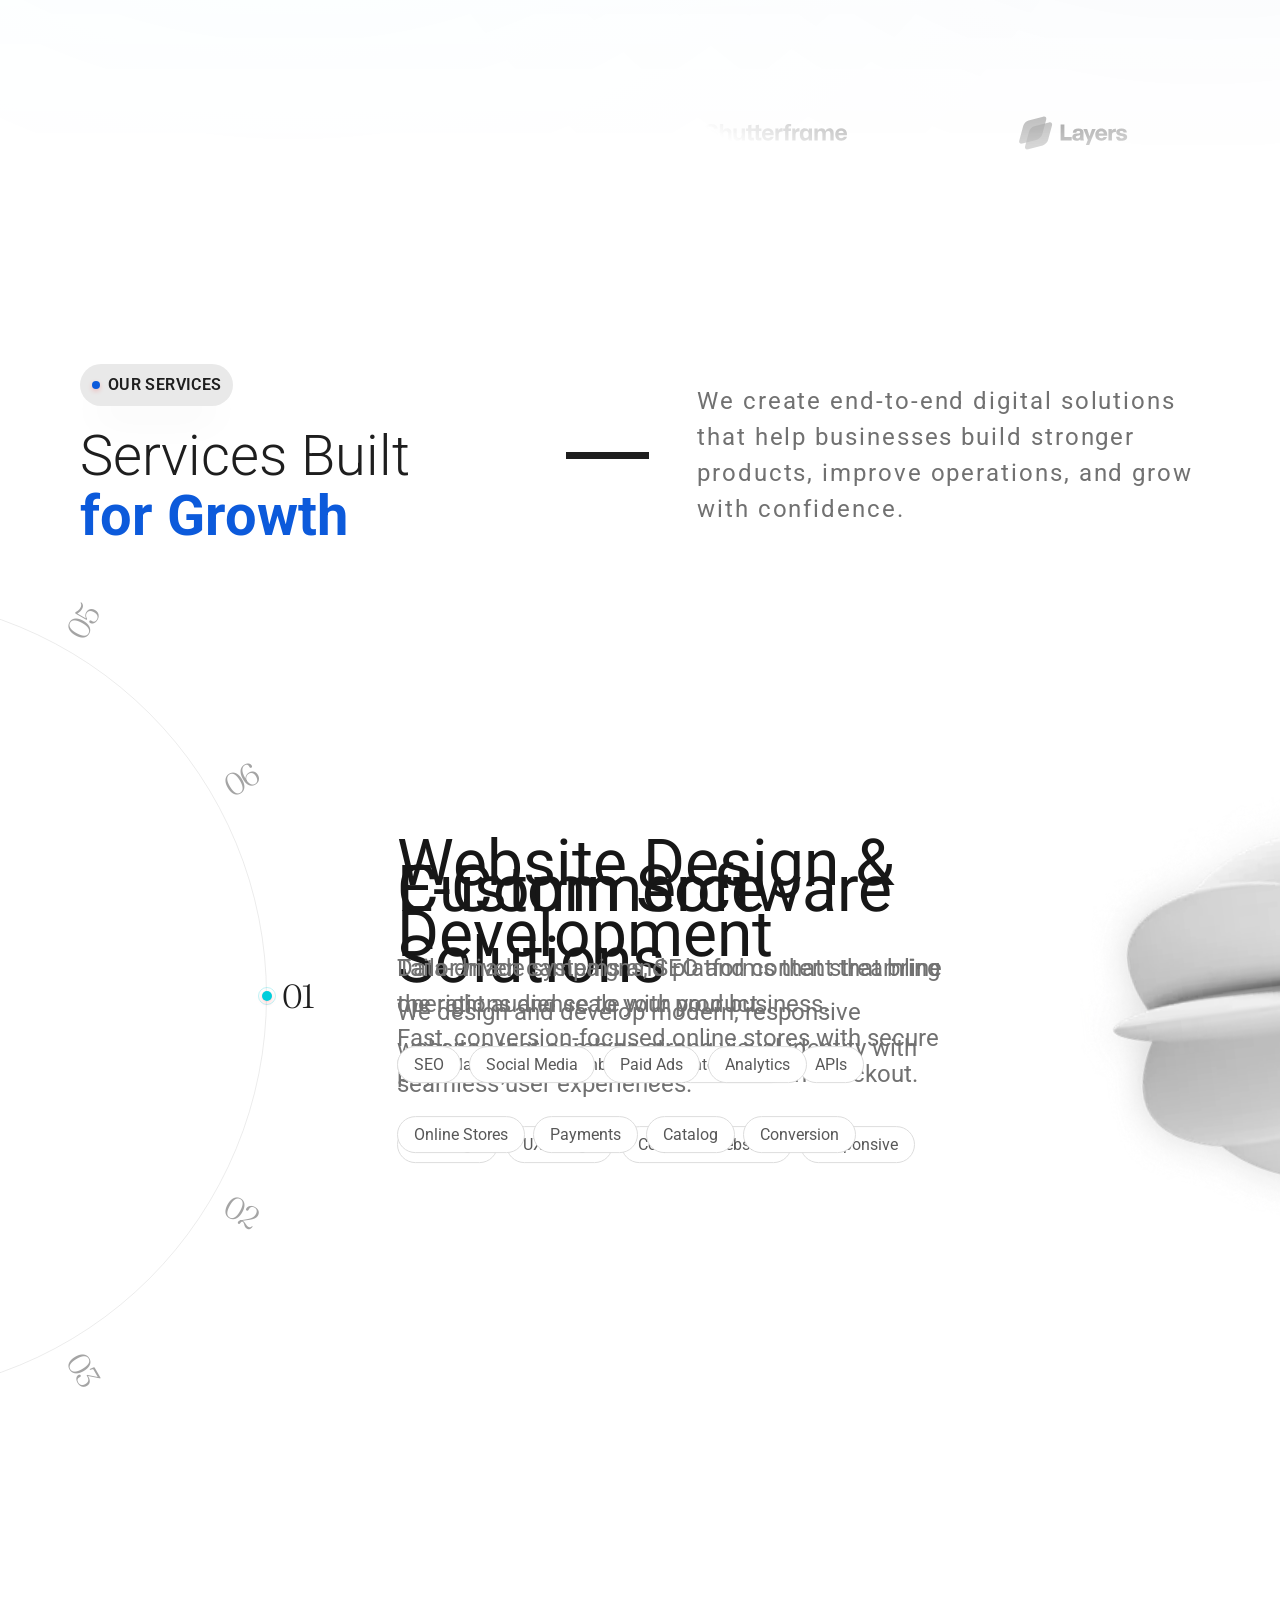
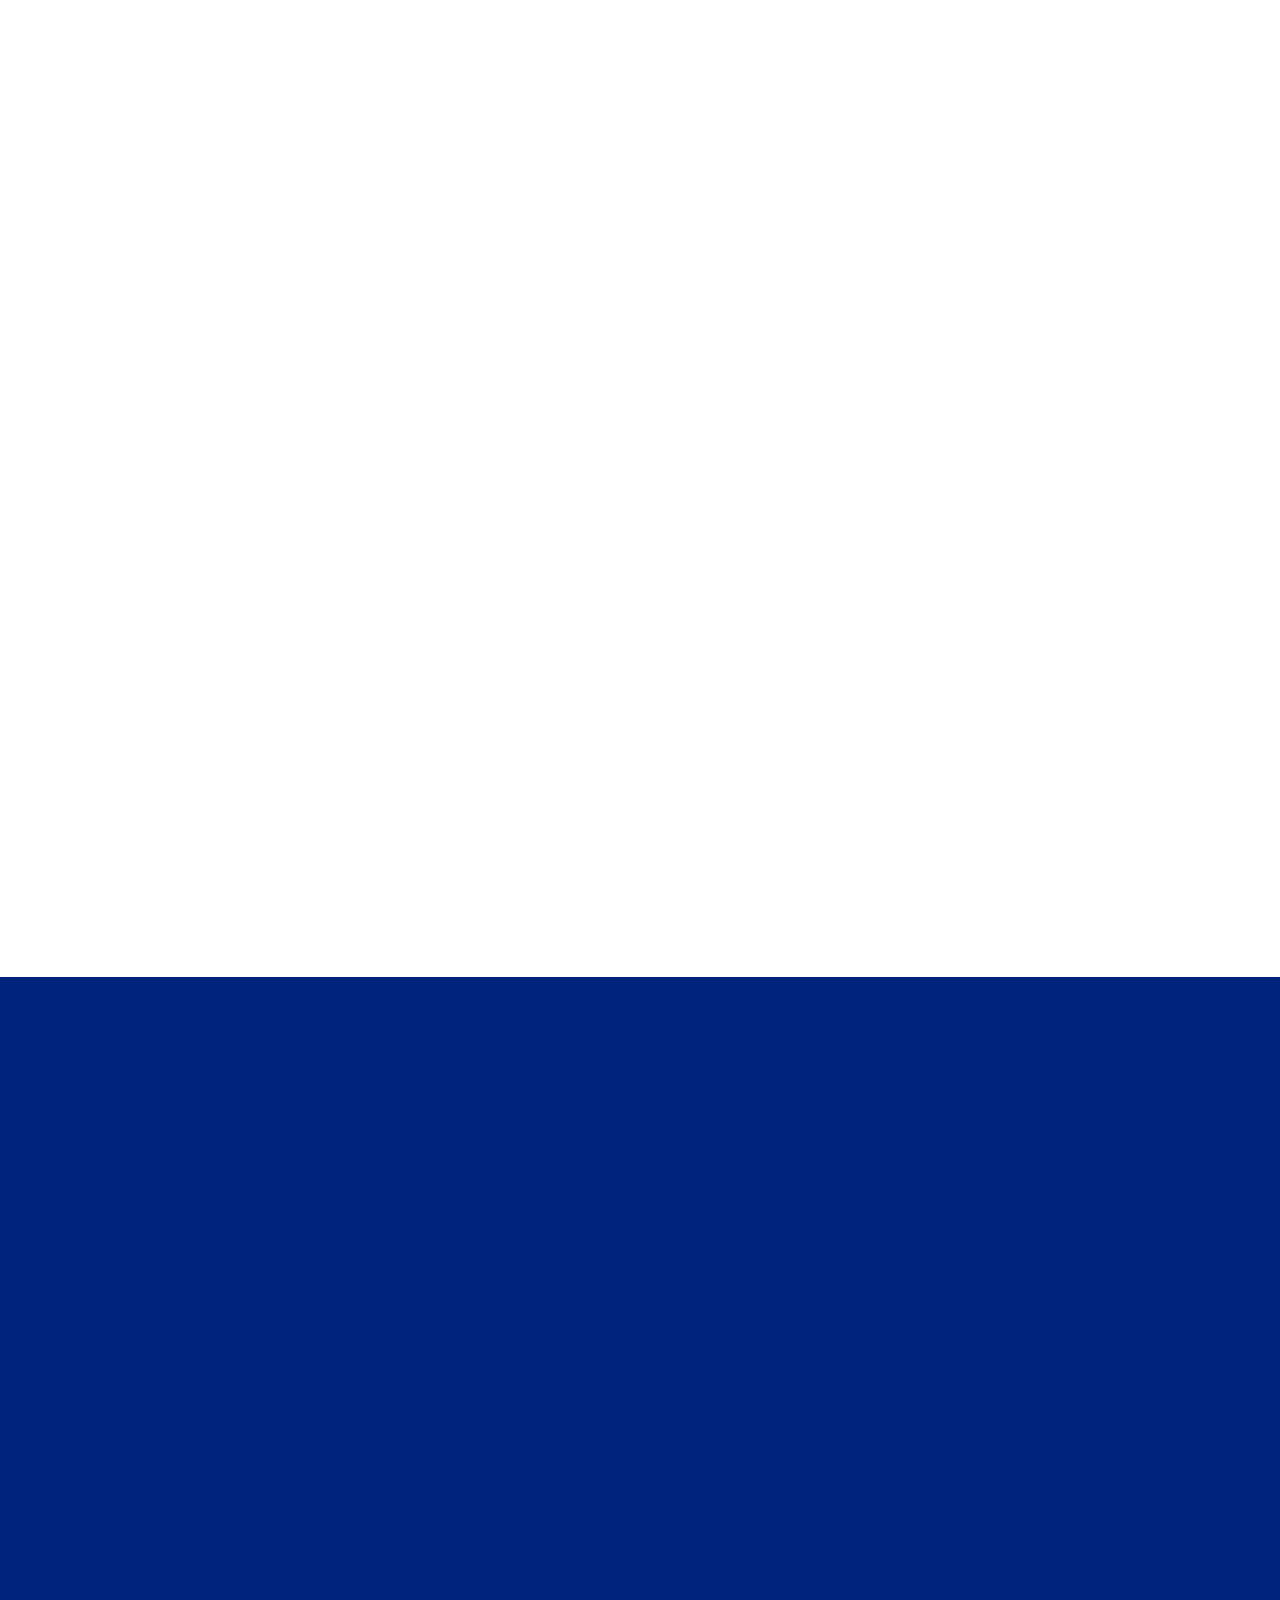
==== commit 4d992a9e: "Refactor code structure for improved readability and maintainability" ====
--- a/site/index.html
+++ b/site/index.html
@@ -97,13 +97,12 @@
             <article class="tcard tcard--1" style="--dx:-289.68px;--dy:30.29px;--r:-14deg;--k:1;--i:0">
               <div class="tcard__float">
                 <div class="tcard__wrap">
-                  <div class="tcard__bg"><img decoding="async" src="assets/img/card-1.webp" alt=""></div>
-                  <div class="tcard__photo"><img fetchpriority="high" decoding="async" class="tcard__photo-img--crop" src="assets/img/card-1.webp" alt="Mountain lake travel poster"></div>
+                  <div class="tcard__bg"><img decoding="async" src="assets/img/hero-card-build.webp" alt=""></div>
+                  <div class="tcard__photo"><img fetchpriority="high" decoding="async" src="assets/img/hero-card-build.webp" alt="Floating phones, wireframes and laptop assembling into a product"></div>
                   <div class="tcard__body">
-                    <blockquote>“Orionix transformed our brand and website into a powerful growth engine.”</blockquote>
+                    <h3 class="tcard__title">Build Your Product</h3>
                     <hr>
-                    <p class="tcard__name">Daniel Carter</p>
-                    <p class="tcard__role">Founder &amp; CEO, NovaTech</p>
+                    <p class="tcard__desc">Turn your idea into a website, mobile app, or custom platform—from planning to launch.</p>
                   </div>
                 </div>
               </div>
@@ -111,13 +110,12 @@
             <article class="tcard tcard--2" style="--dx:0px;--dy:0px;--r:0deg;--k:.5;--i:1">
               <div class="tcard__float">
                 <div class="tcard__wrap">
-                  <div class="tcard__bg"><img decoding="async" src="assets/img/card-2.webp" alt=""></div>
-                  <div class="tcard__photo"><img fetchpriority="high" decoding="async" src="assets/img/card-2.webp" alt="Smartphone on stones"></div>
+                  <div class="tcard__bg"><img decoding="async" src="assets/img/hero-card-team.webp" alt=""></div>
+                  <div class="tcard__photo"><img fetchpriority="high" decoding="async" src="assets/img/hero-card-team.webp" alt="Interlocking puzzle pieces forming one team"></div>
                   <div class="tcard__body">
-                    <blockquote>“Their strategy and UI design elevated our entire product experience.”</blockquote>
+                    <h3 class="tcard__title">Extend Your Team</h3>
                     <hr>
-                    <p class="tcard__name">Ethan Walker</p>
-                    <p class="tcard__role">Product Director, Lumina Labs</p>
+                    <p class="tcard__desc">Add development expertise to your team and keep your projects moving.</p>
                   </div>
                 </div>
               </div>
@@ -125,13 +123,12 @@
             <article class="tcard tcard--3" style="--dx:293.12px;--dy:21.37px;--r:10deg;--k:-1;--i:2">
               <div class="tcard__float">
                 <div class="tcard__wrap">
-                  <div class="tcard__bg"><img decoding="async" src="assets/img/card-3.webp" alt=""></div>
-                  <div class="tcard__photo"><img fetchpriority="high" decoding="async" src="assets/img/card-3.webp" alt="Phone on rock"></div>
+                  <div class="tcard__bg"><img decoding="async" src="assets/img/hero-card-improve.webp" alt=""></div>
+                  <div class="tcard__photo"><img fetchpriority="high" decoding="async" src="assets/img/hero-card-improve.webp" alt="Code editor and dashboard with gears orbiting an upgrade"></div>
                   <div class="tcard__body">
-                    <blockquote>“Orionix helped us clarify our brand and launch confidently.”</blockquote>
+                    <h3 class="tcard__title">Improve Your Software</h3>
                     <hr>
-                    <p class="tcard__name">Marcus Rivera</p>
-                    <p class="tcard__role">Head of Marketing, Horizon Collective</p>
+                    <p class="tcard__desc">Upgrade existing systems, resolve technical issues, and develop new features.</p>
                   </div>
                 </div>
               </div>
--- a/site/css/home.css
+++ b/site/css/home.css
@@ -170,18 +170,19 @@
   position: absolute; left: 51.7px; top: 51.7px; width: 187.44px; height: 187.44px;
   border-radius: 50%; overflow: hidden; box-shadow: 0 0 0 0.8px rgba(255, 255, 255, 0.1);
 }
-.tcard__photo img { position: absolute; inset: 0; width: 100%; height: 100%; object-fit: cover; max-width: none; transition: transform 1s var(--ease-out); }
+.tcard__photo img { position: absolute; inset: auto; left: -32.5%; top: -32.5%; width: 165%; height: 165%; object-fit: cover; max-width: none; transition: transform 1s var(--ease-out); }
+.tcard--1 .tcard__photo img { top: -29%; }
+.tcard--2 .tcard__photo img { top: -23%; }
 .tcard__photo .tcard__photo-img--crop { inset: auto; width: 202.85%; height: 135.22%; left: -50.89%; top: -17.8%; object-fit: fill; }
 .tcard:hover .tcard__photo img:not(.tcard__photo-img--crop) { transform: scale(1.08); }
 .tcard__body { position: absolute; left: 35.54px; right: 35.54px; top: 255.3px; height: 159px; text-align: center; color: #fff; }
-.tcard__body blockquote {
-  position: absolute; left: 0; right: 0; top: 19.4px;
-  font-family: var(--f-serif); font-weight: 300; font-size: 19.39px; line-height: 22.62px; letter-spacing: -0.78px;
-  font-variation-settings: "SOFT" 0, "WONK" 1; text-wrap: balance;
-}
-.tcard__body hr { position: absolute; left: 0; right: 0; top: 103.4px; height: 0.8px; margin: 0; border: 0; background: rgba(255, 255, 255, 0.1); }
-.tcard__name { position: absolute; left: 0; right: 0; top: 120.4px; font-family: var(--f-ui); font-weight: 500; font-size: 12.93px; line-height: 19.39px; letter-spacing: -0.26px; }
-.tcard__role { position: absolute; left: 0; right: 0; top: 142.6px; font-family: var(--f-ui); font-size: 11.31px; line-height: 16.16px; letter-spacing: -0.23px; color: rgba(255, 255, 255, 0.64); }
+.tcard__title {
+  position: absolute; left: 0; right: 0; top: 6px;
+  font-family: var(--f-serif); font-weight: 300; font-size: 21px; line-height: 26px; letter-spacing: -0.8px;
+  font-variation-settings: "SOFT" 0, "WONK" 1; white-space: nowrap;
+}
+.tcard__body hr { position: absolute; left: 0; right: 0; top: 46px; height: 0.8px; margin: 0; border: 0; background: rgba(255, 255, 255, 0.16); }
+.tcard__desc { position: absolute; left: 0; right: 0; top: 60px; font-family: var(--f-ui); font-size: 12.6px; line-height: 18px; letter-spacing: -0.1px; color: rgba(255, 255, 255, 0.78); text-wrap: balance; }
 
 /* statement */
 .hero__statement { position: absolute; left: 748px; top: 1058px; width: 612px; height: 363px; z-index: 2; }
